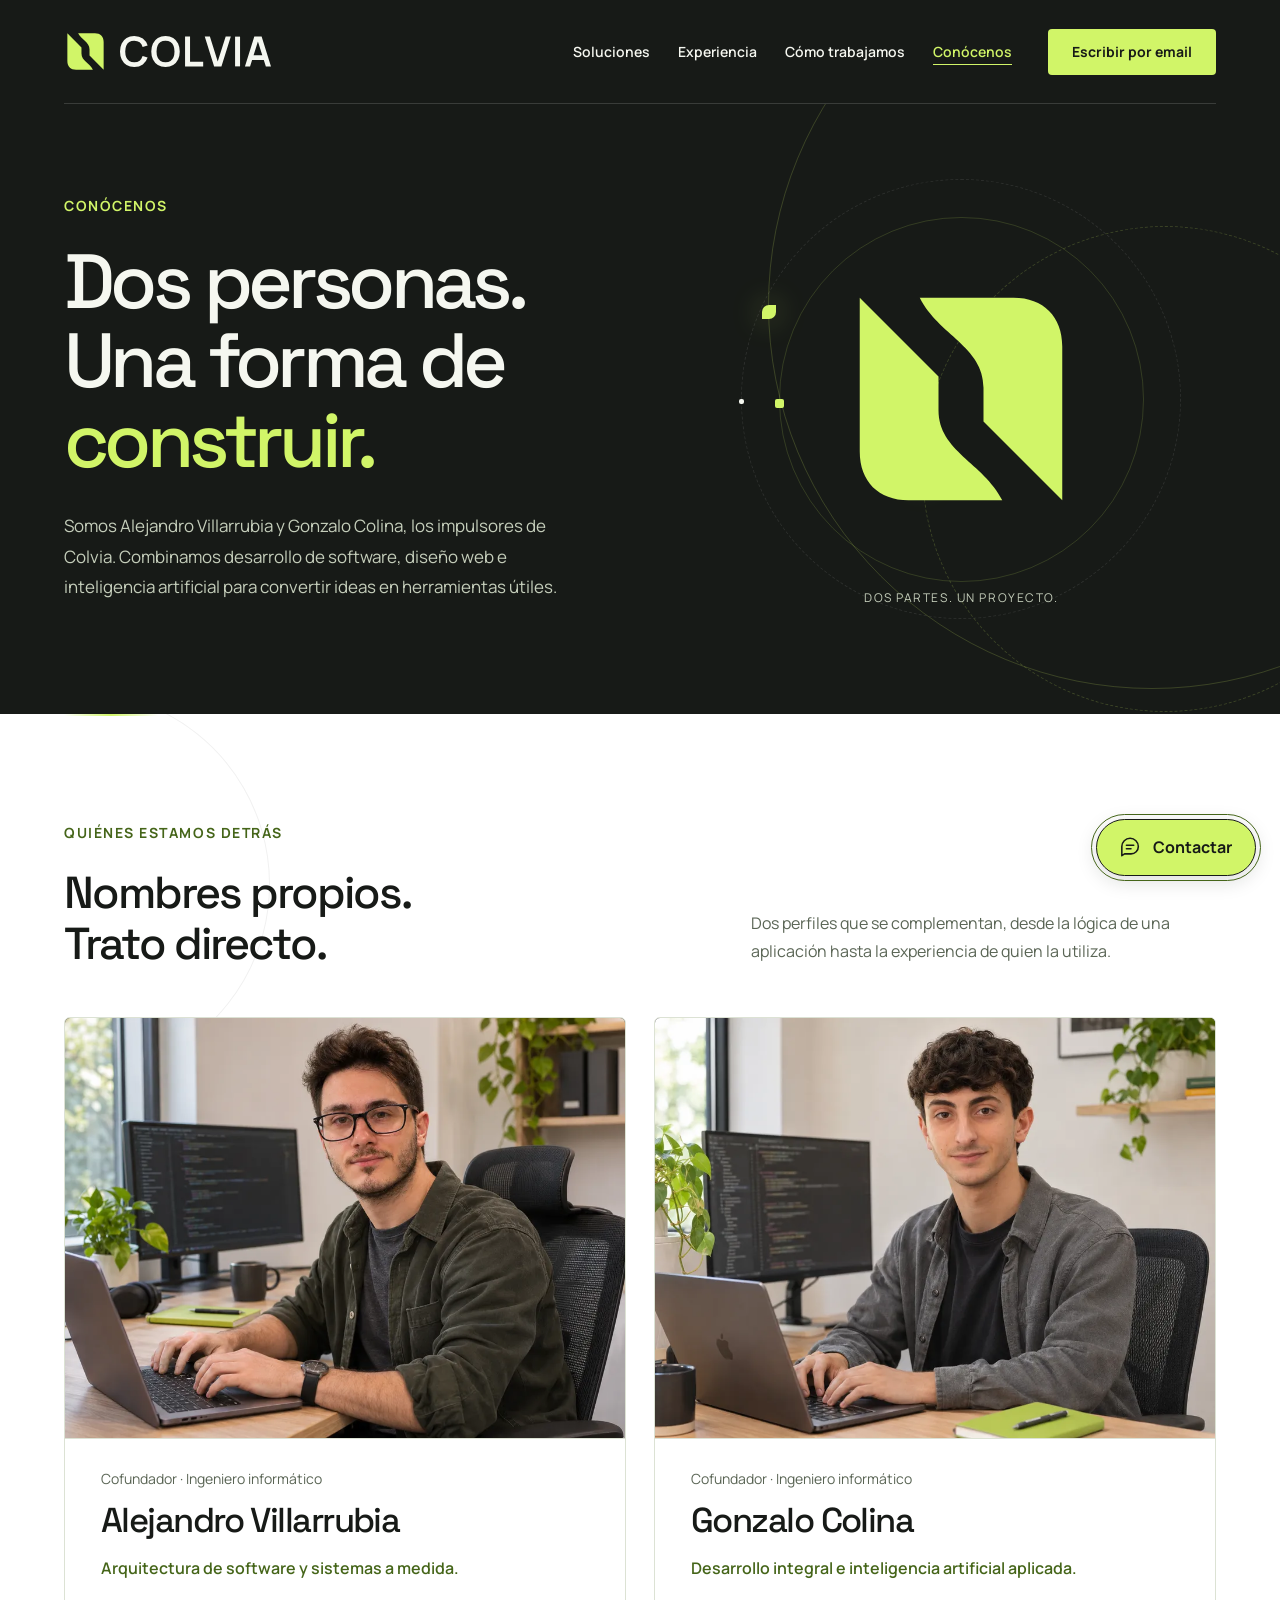
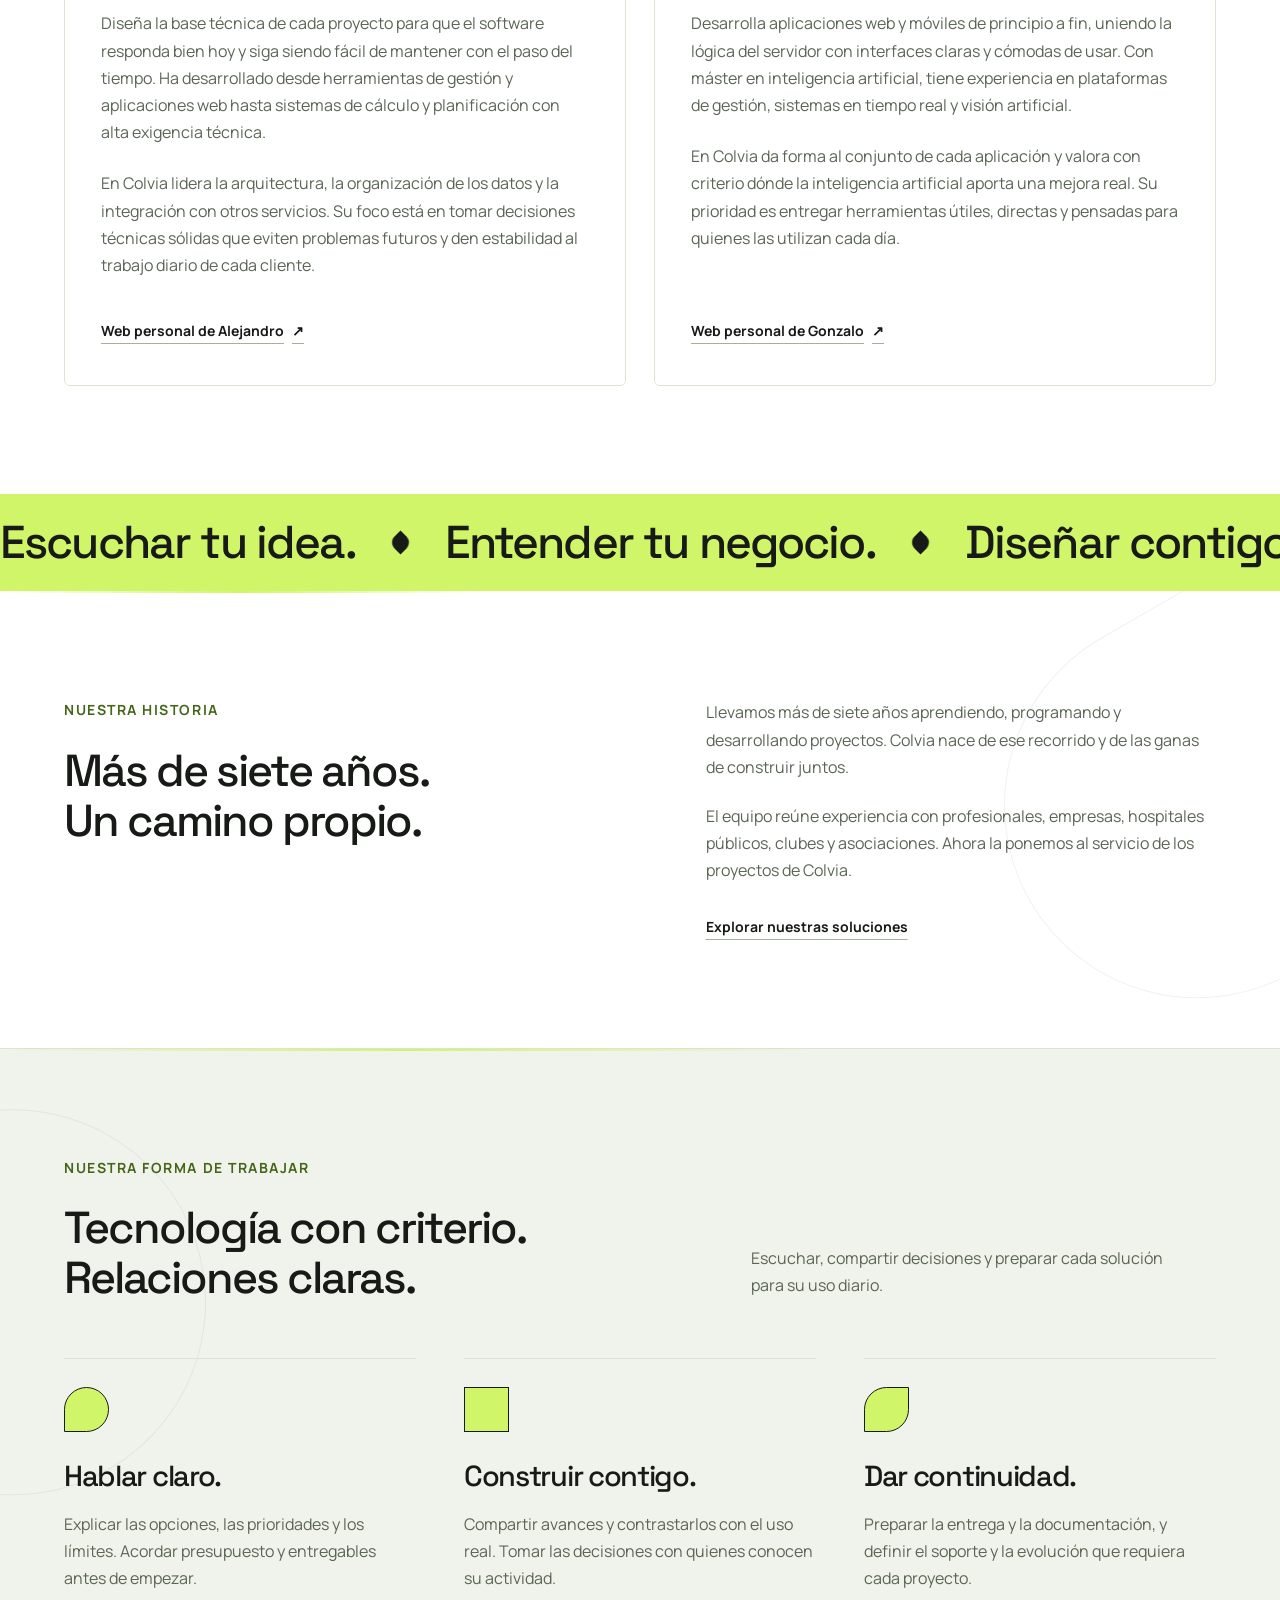
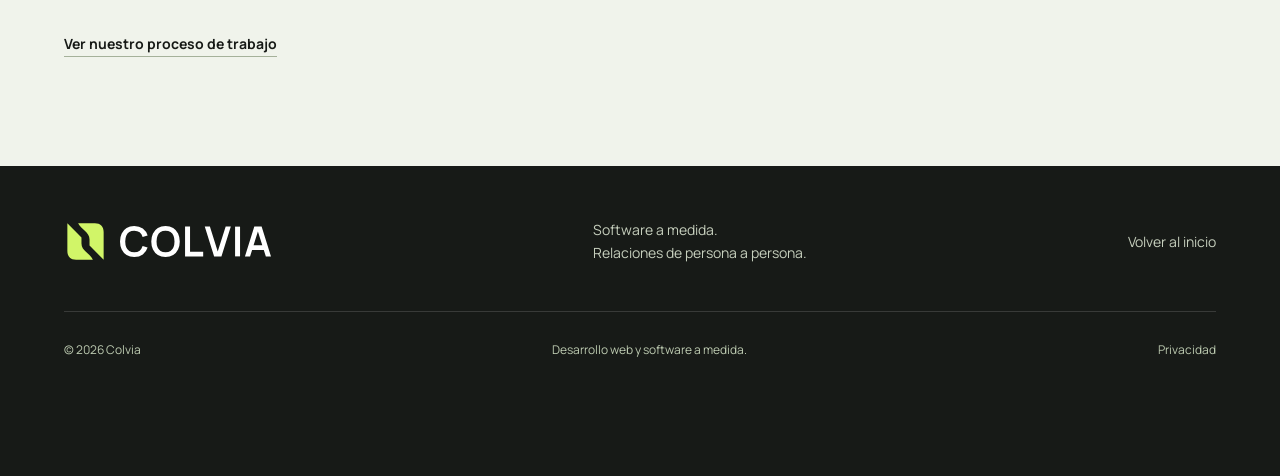
==== conocenos.html @ 3f6aff64 "Rewrite team profiles for stronger clarity and trust" ====
<!doctype html>
<html lang="es">
  <head>
    <meta charset="UTF-8" />
    <meta name="viewport" content="width=device-width, initial-scale=1" />
    <meta name="theme-color" content="#171a17" />
    <title>Conócenos | Colvia, desarrollo web y software a medida</title>
    <meta
      name="description"
      content="Conoce a Alejandro Villarrubia y Gonzalo Colina, ingenieros informáticos y fundadores de Colvia, estudio de desarrollo web y software a medida."
    />
    <meta
      name="robots"
      content="index, follow, max-image-preview:large, max-snippet:-1"
    />
    <link rel="canonical" href="https://villarrubi.github.io/colvia/conocenos.html" />
    <meta property="og:type" content="profile" />
    <meta property="og:locale" content="es_ES" />
    <meta property="og:site_name" content="Colvia" />
    <meta property="og:url" content="https://villarrubi.github.io/colvia/conocenos.html" />
    <meta
      property="og:title"
      content="Conócenos | Colvia, desarrollo web y software a medida"
    />
    <meta
      property="og:description"
      content="Dos ingenieros informáticos, un proyecto compartido. El equipo detrás de Colvia y cómo entendemos el desarrollo de software."
    />
    <meta property="og:image" content="https://villarrubi.github.io/colvia/assets/og-colvia.png?v=2" />
    <meta property="og:image:width" content="1200" />
    <meta property="og:image:height" content="630" />
    <meta
      property="og:image:alt"
      content="Colvia. Desarrollo web y software a medida."
    />
    <meta name="twitter:card" content="summary_large_image" />
    <link rel="icon" href="favicon.svg?v=7" type="image/svg+xml" />
    <link rel="apple-touch-icon" href="apple-touch-icon.png" />
    <script type="application/ld+json">
      {
        "@context": "https://schema.org",
        "@graph": [
          {
            "@type": "AboutPage",
            "@id": "https://villarrubi.github.io/colvia/conocenos.html#webpage",
            "url": "https://villarrubi.github.io/colvia/conocenos.html",
            "name": "Conócenos | Colvia",
            "inLanguage": "es-ES",
            "isPartOf": { "@id": "https://villarrubi.github.io/colvia/#website" },
            "about": { "@id": "https://villarrubi.github.io/colvia/#organization" },
            "breadcrumb": {
              "@type": "BreadcrumbList",
              "itemListElement": [
                { "@type": "ListItem", "position": 1, "name": "Inicio", "item": "https://villarrubi.github.io/colvia/" },
                { "@type": "ListItem", "position": 2, "name": "Conócenos", "item": "https://villarrubi.github.io/colvia/conocenos.html" }
              ]
            },
            "mainEntity": [
              { "@id": "https://villarrubi.github.io/colvia/conocenos.html#alejandro-villarrubia" },
              { "@id": "https://villarrubi.github.io/colvia/conocenos.html#gonzalo-colina" }
            ]
          },
          {
            "@type": "Person",
            "@id": "https://villarrubi.github.io/colvia/conocenos.html#alejandro-villarrubia",
            "name": "Alejandro Villarrubia",
            "jobTitle": "Ingeniero informático y cofundador de Colvia",
            "image": "https://villarrubi.github.io/colvia/assets/alejandro-desarrollando.webp",
            "worksFor": { "@id": "https://villarrubi.github.io/colvia/#organization" },
            "knowsAbout": ["Desarrollo de software", "Herramientas de gestión", "Integración de servicios", "Desarrollo web"],
            "sameAs": ["https://villarrubi.github.io/personalWebsite/es/"]
          },
          {
            "@type": "Person",
            "@id": "https://villarrubi.github.io/colvia/conocenos.html#gonzalo-colina",
            "name": "Gonzalo Colina",
            "jobTitle": "Ingeniero informático y cofundador de Colvia",
            "image": "https://villarrubi.github.io/colvia/assets/gonzalo-desarrollando.webp",
            "worksFor": { "@id": "https://villarrubi.github.io/colvia/#organization" },
            "alumniOf": { "@type": "CollegeOrUniversity", "name": "Universidad de Valladolid" },
            "knowsAbout": ["Aplicaciones web", "Aplicaciones móviles", "Sistemas en tiempo real", "Integración de inteligencia artificial"],
            "sameAs": ["https://gonzalocolina.github.io/"]
          }
        ]
      }
    </script>
    <link
      rel="preload"
      href="assets/space-grotesk-latin.woff2"
      as="font"
      type="font/woff2"
      crossorigin
    />
    <link
      rel="preload"
      href="assets/manrope-latin.woff2"
      as="font"
      type="font/woff2"
      crossorigin
    />
    <link rel="stylesheet" href="styles.css?v=20261122-contact-navigation" />
    <link rel="stylesheet" href="motion.css?v=20261122-contact-navigation" />
    <link rel="stylesheet" href="about.css?v=20261122-profile-cards" />
    <script src="app.js?v=20261122-contact-navigation" defer></script>
    <script src="motion.js?v=20261122-about-entrance" defer></script>
  </head>
  <body class="about-page">
    <div class="reading-progress" aria-hidden="true"></div>
    <a class="skip-link" href="#contenido">Saltar al contenido</a>
    <header class="header-shell" id="inicio">
      <div class="site-header wrap">
        <a class="brand" href="./" aria-label="Colvia, inicio">
          <svg class="brand-mark" viewBox="0 0 64 64" aria-hidden="true">
            <use href="assets/colvia-mark.svg#colvia-mark" />
          </svg>
          <svg
            class="brand-wordmark"
            viewBox="0 0 389.671 80"
            aria-hidden="true"
          >
            <use href="assets/colvia-wordmark.svg#colvia-wordmark" />
          </svg>
        </a>
        <button
          class="menu-toggle"
          type="button"
          aria-expanded="false"
          aria-controls="navigation"
        >
          <span>Menú</span><span class="menu-lines" aria-hidden="true"></span>
        </button>
        <nav id="navigation" aria-label="Navegación principal">
          <a href="./#servicios">Soluciones</a>
          <a href="./#experiencia">Experiencia</a>
          <a href="./#metodo">Cómo trabajamos</a>
          <a href="conocenos.html" aria-current="page">Conócenos</a>
          <a
            class="button button-primary nav-cta"
            href="mailto:avillarrubia2@gmail.com"
            >Escribir por email</a
          >
        </nav>
      </div>
    </header>
    <main id="contenido">
      <section class="about-hero hero-shell" aria-labelledby="about-title">
        <div class="wrap about-hero-grid">
          <div class="hero-copy">
            <p class="eyebrow">CONÓCENOS</p>
            <h1 id="about-title">
              <span class="about-title-line"><span>Dos personas.</span></span>
              <span class="about-title-line"><span>Una forma de</span></span>
              <span class="about-title-line"><span>construir.</span></span>
            </h1>
            <p class="hero-description">
              Somos Alejandro Villarrubia y Gonzalo Colina, los impulsores de
              Colvia. Combinamos desarrollo de software, diseño web e
              inteligencia artificial para convertir ideas en herramientas
              útiles.
            </p>
          </div>
          <figure class="about-emblem">
            <div class="emblem-stage" aria-hidden="true">
              <span class="emblem-orbit orbit-one"></span
              ><span class="emblem-orbit orbit-two"></span>
              <svg class="emblem-symbol" viewBox="0 0 64 64">
                <g transform="rotate(90 32 32)" fill="currentColor">
                  <path
                    class="emblem-half half-one"
                    d="M5 29V18C5 10 10 5 18 5H59L38 26H29C18 26 15 38 5 43Z"
                  />
                  <g transform="rotate(180 32 32)">
                    <path
                      class="emblem-half half-two"
                      d="M5 29V18C5 10 10 5 18 5H59L38 26H29C18 26 15 38 5 43Z"
                    />
                  </g>
                </g>
              </svg>
              <span class="emblem-label">DOS PARTES. UN PROYECTO.</span>
            </div>
          </figure>
        </div>
      </section>
      <section
        class="section wrap team-section"
        id="equipo"
        aria-labelledby="team-title"
      >
        <div class="section-heading reveal">
          <div>
            <p class="eyebrow">QUIÉNES ESTAMOS DETRÁS</p>
            <h2 id="team-title">Nombres propios. <br />Trato directo.</h2>
          </div>
          <p>
            Dos perfiles que se complementan, desde la lógica de una aplicación
            hasta la experiencia de quien la utiliza.
          </p>
        </div>
        <div class="founder-grid">
          <article class="founder-card reveal">
            <div class="founder-portrait">
              <img
                src="assets/alejandro-desarrollando.webp"
                alt="Alejandro Villarrubia trabajando con un portátil"
                width="960"
                height="720"
                loading="lazy"
                decoding="async"
              />
            </div>
            <div class="founder-copy">
              <p>Cofundador · Ingeniero informático</p>
              <h3 id="alejandro-villarrubia">Alejandro Villarrubia</h3>
              <p class="founder-specialty">
                Arquitectura de software y sistemas a medida.
              </p>
              <p class="founder-bio">
                Diseña la base técnica de cada proyecto para que el software
                responda bien hoy y siga siendo fácil de mantener con el paso
                del tiempo. Ha desarrollado desde herramientas de gestión y
                aplicaciones web hasta sistemas de cálculo y planificación con
                alta exigencia técnica.
              </p>
              <p class="founder-bio">
                En Colvia lidera la arquitectura, la organización de los datos y
                la integración con otros servicios. Su foco está en tomar
                decisiones técnicas sólidas que eviten problemas futuros y den
                estabilidad al trabajo diario de cada cliente.
              </p>
              <a
                class="text-link"
                href="https://villarrubi.github.io/personalWebsite/es/"
                target="_blank"
                rel="noopener noreferrer"
              >
                Web personal de Alejandro <span aria-hidden="true">↗</span>
              </a>
            </div>
          </article>
          <article class="founder-card reveal">
            <div class="founder-portrait">
              <img
                src="assets/gonzalo-desarrollando.webp"
                alt="Gonzalo Colina trabajando con un portátil"
                width="960"
                height="720"
                loading="lazy"
                decoding="async"
              />
            </div>
            <div class="founder-copy">
              <p>Cofundador · Ingeniero informático</p>
              <h3 id="gonzalo-colina">Gonzalo Colina</h3>
              <p class="founder-specialty">
                Desarrollo integral e inteligencia artificial aplicada.
              </p>
              <p class="founder-bio">
                Desarrolla aplicaciones web y móviles de principio a fin,
                uniendo la lógica del servidor con interfaces claras y cómodas
                de usar. Con máster en inteligencia artificial, tiene
                experiencia en plataformas de gestión, sistemas en tiempo real y
                visión artificial.
              </p>
              <p class="founder-bio">
                En Colvia da forma al conjunto de cada aplicación y valora con
                criterio dónde la inteligencia artificial aporta una mejora
                real. Su prioridad es entregar herramientas útiles, directas y
                pensadas para quienes las utilizan cada día.
              </p>
              <a
                class="text-link"
                href="https://gonzalocolina.github.io/"
                target="_blank"
                rel="noopener noreferrer"
              >
                Web personal de Gonzalo <span aria-hidden="true">↗</span>
              </a>
            </div>
          </article>
        </div>
      </section>
      <section class="about-experience section">
        <div class="wrap about-experience-grid">
          <div class="reveal">
            <p class="eyebrow">NUESTRA HISTORIA</p>
            <h2>Más de siete años. <br />Un camino propio.</h2>
          </div>
          <div class="reveal">
            <p>
              Llevamos más de siete años aprendiendo, programando y
              desarrollando proyectos. Colvia nace de ese recorrido y de las
              ganas de construir juntos.
            </p>
            <p>
              El equipo reúne experiencia con profesionales, empresas,
              hospitales públicos, clubes y asociaciones. Ahora la ponemos al
              servicio de los proyectos de Colvia.
            </p>
            <a class="text-link" href="./#servicios"
              >Explorar nuestras soluciones</a
            >
          </div>
        </div>
      </section>
      <section class="about-approach section" aria-labelledby="approach-title">
        <div class="wrap">
          <div class="section-heading reveal">
            <div>
              <p class="eyebrow">NUESTRA FORMA DE TRABAJAR</p>
              <h2 id="approach-title">
                Tecnología con criterio. <br />Relaciones claras.
              </h2>
            </div>
            <p>
              Escuchar, compartir decisiones y preparar cada solución para su
              uso diario.
            </p>
          </div>
          <div class="principles-grid">
            <article class="principle reveal">
              <span
                class="principle-shape shape-talk"
                aria-hidden="true"
              ></span>
              <h3>Hablar claro.</h3>
              <p>
                Explicar las opciones, las prioridades y los límites. Acordar
                presupuesto y entregables antes de empezar.
              </p>
            </article>
            <article class="principle reveal">
              <span
                class="principle-shape shape-build"
                aria-hidden="true"
              ></span>
              <h3>Construir contigo.</h3>
              <p>
                Compartir avances y contrastarlos con el uso real. Tomar las
                decisiones con quienes conocen su actividad.
              </p>
            </article>
            <article class="principle reveal">
              <span
                class="principle-shape shape-grow"
                aria-hidden="true"
              ></span>
              <h3>Dar continuidad.</h3>
              <p>
                Preparar la entrega y la documentación, y definir el soporte y
                la evolución que requiera cada proyecto.
              </p>
            </article>
          </div>
          <a class="text-link approach-link" href="./#metodo"
            >Ver nuestro proceso de trabajo</a
          >
        </div>
      </section>
    </main>
    <footer class="site-footer">
      <div class="wrap">
        <div class="footer-top">
          <a class="brand" href="./" aria-label="Colvia, volver al inicio"
            ><svg class="brand-mark" viewBox="0 0 64 64" aria-hidden="true">
              <use href="assets/colvia-mark.svg#colvia-mark" /></svg
            ><svg
              class="brand-wordmark"
              viewBox="0 0 389.671 80"
              aria-hidden="true"
            >
              <use href="assets/colvia-wordmark.svg#colvia-wordmark" /></svg
          ></a>
          <p>Software a medida. <br />Relaciones de persona a persona.</p>
          <a class="back-top" href="./">Volver al inicio</a>
        </div>
        <div class="footer-bottom">
          <span>© <span id="year">2026</span> Colvia</span
          ><span>Desarrollo web y software a medida.</span
          ><button type="button" class="privacy-trigger" data-privacy>
            Privacidad
          </button>
        </div>
      </div>
    </footer>

    <details class="contact-dock">
      <summary>
        <svg viewBox="0 0 24 24" aria-hidden="true">
          <path d="M20 11.5a8 8 0 0 1-8 8H5l-3 2v-10a9 9 0 0 1 18 0Z" />
          <path d="M7 10h8M7 14h5" />
        </svg>
        <span>Contactar</span>
      </summary>
      <div
        class="contact-dock-panel"
        role="region"
        aria-labelledby="quick-contact-title"
      >
        <p id="quick-contact-title">Hablemos de tu proyecto.</p>
        <p class="contact-dock-intro">Elige cómo te viene mejor.</p>
        <a
          href="https://wa.me/34633586060"
          target="_blank"
          rel="noopener noreferrer"
          ><strong>WhatsApp</strong><span>Abrir una conversación</span></a
        >
        <a href="mailto:avillarrubia2@gmail.com"
          ><strong>Email</strong><span>Escribir desde tu correo</span></a
        >
        <a href="tel:+34633586060"
          ><strong>Llamar</strong><span>633 58 60 60</span></a
        >
        <a class="contact-dock-brief" href="./#contacto"
          ><strong>Prefiero el formulario</strong
          ><span>Enviar una consulta por email</span></a
        >
      </div>
    </details>
    <dialog
      id="privacy-dialog"
      class="privacy-dialog"
      aria-labelledby="privacy-title"
    >
      <button class="dialog-close" type="button" aria-label="Cerrar privacidad">
        <span aria-hidden="true">×</span>
      </button>
      <p class="eyebrow">TU INFORMACIÓN</p>
      <h2 id="privacy-title">Privacidad, con claridad.</h2>
      <p>
        Usamos tu nombre, correo y mensaje para atender tu consulta. La empresa
        u organización es opcional. Esta web no incorpora analítica ni cookies
        de seguimiento.
      </p>
      <p>
        Al enviar el formulario, tus datos se transmiten a FormSubmit para
        remitirnos la consulta por correo. El servicio indica que conserva los
        envíos durante 30 días. Puedes consultar su
        <a
          href="https://formsubmit.co/privacy.pdf"
          target="_blank"
          rel="noopener noreferrer"
          >política de privacidad</a
        >. Los enlaces de WhatsApp, teléfono y email se abren solo cuando los
        eliges.
      </p>
      <p>
        Para cualquier consulta sobre tus datos, escríbenos a
        <a href="mailto:avillarrubia2@gmail.com">avillarrubia2@gmail.com</a>.
      </p>
    </dialog>
  </body>
</html>
---- styles.css ----
@font-face {
  font-family: "Space Grotesk";
  src: url("assets/space-grotesk-latin.woff2") format("woff2");
  font-style: normal;
  font-weight: 300 700;
  font-display: swap;
}
@font-face {
  font-family: Manrope;
  src: url("assets/manrope-latin.woff2") format("woff2");
  font-style: normal;
  font-weight: 200 800;
  font-display: swap;
}
:root {
  --ink: #171a17;
  --accent: #d1f568;
  --accent-hover: #e0ff8e;
  --accent-ink: #456519;
  --paper: #fff;
  --hero-bg: var(--ink);
  --hero-text: #f5f7f0;
  --hero-muted: #c5cebb;
  --dark-section: var(--ink);
  --surface-soft: #f6f8f1;
  --surface-strong: #e6ebdd;
  --surface: #f0f3eb;
  --muted: #5a6555;
  --line: #dce2d4;
  --heading: "Space Grotesk", Arial, sans-serif;
  --body: Manrope, Arial, sans-serif;
  --gutter: clamp(24px, 5vw, 80px);
}
* {
  box-sizing: border-box;
}
html {
  scroll-behavior: smooth;
  scroll-padding-top: 24px;
  scroll-padding-bottom: 100px;
}
body {
  margin: 0;
  background: var(--paper);
  color: var(--ink);
  font-family: var(--body);
  font-size: 16px;
  line-height: 1.7;
  -webkit-font-smoothing: antialiased;
}
a {
  color: inherit;
  text-decoration: none;
}
button,
input,
select,
textarea {
  font: inherit;
}
button {
  cursor: pointer;
}
button,
a,
input,
select,
textarea,
summary {
  -webkit-tap-highlight-color: transparent;
}
button,
a {
  touch-action: manipulation;
}
button {
  color: inherit;
}
svg,
img {
  display: block;
  max-width: 100%;
}
h1,
h2,
h3,
p,
figure {
  margin: 0;
}
h1,
h2,
h3 {
  font-family: var(--heading);
  font-weight: 500;
  line-height: 1.12;
  letter-spacing: -0.045em;
}
h2 {
  font-size: clamp(36px, 3.5vw, 52px);
}
h3 {
  font-size: 28px;
}
ul,
ol {
  margin: 0;
  padding: 0;
  list-style: none;
}
[hidden] {
  display: none !important;
}
::selection {
  background: #e1f1b8;
  color: var(--ink);
}
:focus-visible {
  outline: 3px solid var(--accent-ink);
  outline-offset: 5px;
}
.wrap {
  width: min(calc(100% - var(--gutter) * 2), 1360px);
  margin-inline: auto;
}
.section {
  padding-block: 108px;
}
.eyebrow {
  font-size: 0.875rem;
  letter-spacing: 0.11em;
  line-height: 1.6;
  font-weight: 700;
  color: var(--accent-ink);
  margin-bottom: 24px;
}
.button {
  display: inline-flex;
  justify-content: center;
  align-items: center;
  gap: 20px;
  min-height: 52px;
  padding: 14px 23px;
  border: 1px solid transparent;
  border-radius: 4px;
  font-weight: 700;
  font-size: 0.875rem;
  line-height: 1.5;
  transition:
    background 0.18s,
    box-shadow 0.18s;
}
.button-primary {
  color: var(--ink);
  background: var(--accent);
}
.button-primary:hover {
  background: var(--accent-hover);
  box-shadow: 0 4px 12px #b4d65a1a;
}
.button-light {
  background: #fff;
  color: var(--ink);
}
.button-light:hover {
  background: #e9f5cc;
}
.button:disabled {
  opacity: 0.6;
  cursor: default;
}
.text-link {
  font-weight: 700;
  font-size: 0.875rem;
  text-decoration: underline;
  text-decoration-color: #a5b19a;
  text-underline-offset: 7px;
}
.text-link:hover {
  color: var(--accent-ink);
  text-decoration-color: currentColor;
}
.skip-link {
  position: fixed;
  left: 16px;
  top: -100px;
  z-index: 100;
  background: var(--ink);
  color: white;
  padding: 12px 20px;
  clip-path: inset(100%);
}
.skip-link:focus {
  top: 12px;
  clip-path: none;
}
.header-shell {
  background: #fff;
}
.site-header {
  height: 104px;
  display: flex;
  align-items: center;
  justify-content: space-between;
  gap: 28px;
  border-bottom: 1px solid var(--line);
  position: relative;
  z-index: 10;
}
.brand {
  display: inline-flex;
  align-items: center;
  gap: 13px;
  flex-shrink: 0;
}
.brand-mark {
  width: 43px;
  height: 43px;
  color: var(--accent-ink);
}
.brand-wordmark {
  width: 151px;
  height: auto;
  aspect-ratio: 389.671/80;
  color: var(--ink);
}
.site-header nav {
  display: flex;
  align-items: center;
  gap: 28px;
  font-size: 0.875rem;
  font-weight: 600;
}
.site-header nav > a:not(.button):hover {
  color: var(--accent-ink);
}
.nav-cta {
  min-height: 46px;
  margin-left: 8px;
  padding: 11px 23px;
}
.menu-toggle {
  display: none;
}
.hero {
  display: grid;
  grid-template-columns: 1.04fr 1fr;
  align-items: center;
  gap: 48px;
  padding-block: 76px 92px;
}
.hero-copy {
  min-width: 0;
}
.hero .eyebrow {
  font-size: 0.75rem;
  letter-spacing: 0.1em;
}
.hero h1 {
  font-size: clamp(48px, 5.2vw, 78px);
  font-weight: 500;
  letter-spacing: -0.06em;
  line-height: 1.04;
}
.hero h1 span {
  color: var(--accent-ink);
}
.hero-description {
  font-size: 1.0625rem;
  max-width: 520px;
  line-height: 1.8;
  margin-top: 30px;
  color: var(--muted);
}
.hero-actions {
  display: flex;
  align-items: center;
  flex-wrap: wrap;
  gap: 24px;
  margin-top: 32px;
}
.hero-actions .button {
  padding-inline: 22px;
}
.hero-visual {
  min-width: 0;
}
.system-canvas {
  position: relative;
  min-height: 493px;
  background: #edf2e4;
  border: 1px solid #dee5d6;
  border-radius: 5px;
  overflow: hidden;
  padding: 27px 28px 36px;
  background-image:
    linear-gradient(#fff6 1px, transparent 1px),
    linear-gradient(90deg, #fff6 1px, transparent 1px);
  background-size: 38px 38px;
}
.canvas-heading {
  display: flex;
  align-items: center;
  justify-content: space-between;
  gap: 20px;
  font-size: 10px;
  letter-spacing: 0.13em;
  color: #536447;
  font-weight: 700;
}
.canvas-heading svg {
  width: 28px;
  height: 28px;
  color: var(--accent-ink);
}
.application-preview {
  position: relative;
  z-index: 1;
  background: #fff;
  border: 1px solid #d5deca;
  border-radius: 6px;
  box-shadow: 0 18px 30px -20px #0c120866;
  margin-top: 32px;
  margin-right: -50px;
  margin-left: 0;
  transform: translateX(-3px);
}
.app-topbar {
  height: 46px;
  display: flex;
  align-items: center;
  gap: 9px;
  padding: 0 17px;
  border-bottom: 1px solid #e3e8dc;
  font-weight: 700;
  font-size: 11px;
}
.app-monogram svg {
  width: 18px;
  height: 18px;
  color: var(--accent-ink);
}
.app-avatar {
  margin-left: auto;
  background: #edf2e4;
  width: 23px;
  height: 23px;
  display: grid;
  place-items: center;
  font-size: 8px;
  border-radius: 50%;
}
.app-body {
  display: flex;
  min-height: 263px;
}
.app-sidebar {
  width: 46px;
  background: #f7f9f2;
  display: flex;
  flex-direction: column;
  align-items: center;
  gap: 11px;
  padding-top: 17px;
  flex-shrink: 0;
  border-right: 1px solid #e3e8dc;
}
.sidebar-icon {
  display: grid;
  place-items: center;
  width: 28px;
  height: 28px;
  border-radius: 4px;
  color: #687860;
  font-size: 18px;
  line-height: 1;
}
.sidebar-icon.selected {
  background: #edf3df;
  color: var(--accent-ink);
}
.app-content {
  padding: 20px 24px 17px;
  flex: 1;
  min-width: 0;
}
.app-breadcrumb {
  font-size: 9px;
  color: #64705e;
  margin-bottom: 9px;
}
.app-title {
  display: flex;
  align-items: center;
  justify-content: space-between;
  gap: 12px;
  font-family: var(--heading);
  font-size: 22px;
  letter-spacing: -0.04em;
}
.app-add {
  font-family: var(--body);
  font-size: 9px;
  letter-spacing: 0;
  padding: 5px 8px;
  background: var(--accent);
  color: var(--ink);
  border-radius: 3px;
}
.app-tabs {
  display: flex;
  gap: 18px;
  border-bottom: 1px solid #e0e7d9;
  margin-top: 16px;
  font-size: 9px;
  color: #65725e;
}
.app-tabs span {
  padding-bottom: 7px;
}
.app-tabs .active {
  color: var(--accent-ink);
  border-bottom: 2px solid var(--accent-ink);
  font-weight: 700;
}
.app-table-head {
  display: flex;
  justify-content: space-between;
  color: #69775f;
  font-size: 8px;
  padding: 11px 0 3px;
}
.app-table-row {
  display: flex;
  align-items: center;
  justify-content: space-between;
  gap: 15px;
  padding: 10px 0;
  border-bottom: 1px solid #edf1e7;
  font-size: 10px;
  white-space: nowrap;
}
.app-table-row > span {
  display: flex;
  align-items: center;
  gap: 9px;
}
.app-table-row i {
  width: 9px;
  height: 9px;
  border: 1px solid #c4cfb8;
  border-radius: 2px;
}
.app-table-row b {
  font-size: 8px;
  font-weight: 500;
  padding: 2px 7px;
  border-radius: 3px;
}
.state-review {
  background: #edf3df;
  color: #4b651f;
}
.state-done {
  background: #e9f2ef;
  color: #31685e;
}
.state-new {
  background: #f2eee4;
  color: #7a6232;
}
.muted-row {
  opacity: 0.6;
  border: 0;
}
.integration-card {
  position: relative;
  z-index: 2;
  display: flex;
  align-items: center;
  gap: 12px;
  width: max-content;
  max-width: 100%;
  margin-top: -13px;
  margin-left: 24px;
  background: var(--ink);
  color: #fff;
  border-radius: 4px;
  padding: 16px 20px;
  box-shadow: 0 8px 20px #0c120820;
}
.integration-icon {
  width: 30px;
  height: 30px;
  border: 1px solid #68795d;
  display: grid;
  place-items: center;
  color: var(--accent);
  font-size: 22px;
  line-height: 1;
}
.integration-card strong {
  display: block;
  font-family: var(--heading);
  font-size: 15px;
  font-weight: 500;
}
.integration-card div > span {
  display: block;
  font-size: 10px;
  color: #c4cfba;
}
.canvas-bottom {
  display: flex;
  align-items: center;
  gap: 11px;
  font-size: 9px;
  letter-spacing: 0.12em;
  color: #56694c;
  margin-top: 28px;
}
.canvas-bottom i {
  width: 17px;
  height: 1px;
  background: #8e9f80;
}
.hero-visual figcaption {
  text-align: right;
  font-size: 0.75rem;
  margin-top: 12px;
  color: #67735e;
}
.audience-strip {
  border-block: 1px solid var(--line);
  background: var(--surface-soft);
}
.audience-strip > .wrap {
  display: flex;
  justify-content: space-between;
  align-items: center;
  gap: 28px;
  padding-block: 24px;
}
.audience-strip p {
  color: var(--muted);
  font-size: 0.875rem;
}
.audience-strip ul {
  display: flex;
  gap: 36px;
  flex-wrap: wrap;
  font-size: 0.875rem;
  font-weight: 600;
}
.section-heading {
  display: grid;
  grid-template-columns: 1.35fr 1fr;
  gap: 60px;
  align-items: end;
  margin-bottom: 48px;
}
.section-heading > p {
  color: var(--muted);
  max-width: 440px;
  padding-bottom: 4px;
}
.service-row {
  display: grid;
  grid-template-columns: 1fr 1.45fr 0.85fr;
  align-items: center;
  gap: 38px;
  padding: 40px 0;
  border-top: 1px solid var(--line);
}
.service-row:last-child {
  border-bottom: 1px solid var(--line);
}
.service-title {
  display: flex;
  align-items: flex-start;
  gap: 24px;
}
.service-title svg {
  width: 38px;
  height: 38px;
  flex-shrink: 0;
  fill: none;
  stroke: var(--accent-ink);
  stroke-width: 1.6;
  stroke-linecap: round;
  stroke-linejoin: round;
  margin-top: 4px;
}
.service-description p {
  font-size: 1rem;
  color: var(--muted);
}
.tag-list {
  display: flex;
  flex-wrap: wrap;
  gap: 8px 15px;
  margin-top: 17px;
  font-size: 0.75rem;
  color: #48583d;
  font-weight: 600;
}
.experience-section {
  background: var(--surface);
}
.experience-grid {
  display: grid;
  grid-template-columns: 1fr 1fr;
  gap: 28px;
}
.experience-card {
  background: #fff;
  border: 1px solid var(--line);
  border-radius: 5px;
  overflow: hidden;
}
.case-visual {
  height: 245px;
  position: relative;
  display: flex;
  align-items: center;
  justify-content: center;
  overflow: hidden;
  border-bottom: 1px solid var(--line);
}
.hospital-visual {
  background: var(--surface-strong);
}
.hospital-drawing {
  width: 88%;
  height: 90%;
  align-self: flex-end;
}
.diagram-line {
  stroke: #71845f;
  stroke-width: 1.4;
}
.diagram-detail {
  stroke: #92a67f;
  stroke-width: 1.2;
}
.diagram-cross {
  fill: var(--accent);
}
.case-visual-label {
  position: absolute;
  left: 24px;
  top: 22px;
  letter-spacing: 0.1em;
  font-size: 10px;
  font-weight: 700;
  color: #5c714b;
}
.business-visual {
  background: #edf0e7;
}
.business-diagram {
  display: flex;
  align-items: center;
  justify-content: center;
  width: 80%;
}
.diagram-module {
  width: 98px;
  height: 106px;
  border: 1px solid #b7c4a7;
  border-radius: 4px;
  background: #f7f9f2;
  display: flex;
  flex-direction: column;
  justify-content: center;
  gap: 12px;
  padding: 18px;
}
.diagram-module span {
  height: 5px;
  background: #c9d4bd;
  border-radius: 1px;
}
.diagram-module span:first-child {
  width: 70%;
  background: #97ad7b;
}
.diagram-module span:last-child {
  width: 50%;
}
.diagram-bridge {
  height: 1px;
  width: 40px;
  background: #9bad88;
}
.diagram-core {
  width: 88px;
  height: 88px;
  display: grid;
  place-items: center;
  background: #fff;
  border: 1px solid #b7c4a7;
  border-radius: 5px;
  box-shadow: 0 10px 30px #1720100a;
}
.diagram-core svg {
  width: 42px;
  height: 42px;
  color: var(--accent-ink);
}
.module-end span {
  height: 13px;
  width: 100% !important;
  background: #e4ebda !important;
  border: 1px solid #cad6bc;
}
.case-copy {
  padding: 32px 35px 36px;
}
.case-type {
  color: var(--accent-ink);
  font-size: 0.75rem;
  letter-spacing: 0.08em;
  font-weight: 700;
  margin-bottom: 15px;
}
.case-copy h3 {
  font-size: 30px;
  line-height: 1.2;
}
.case-copy > p:not(.case-type) {
  color: var(--muted);
  margin-top: 20px;
  font-size: 1rem;
}
.public-section {
  background: var(--ink);
  color: white;
  position: relative;
}
.public-grid {
  display: grid;
  grid-template-columns: 1.1fr 1fr;
  gap: 100px;
}
.public-copy .eyebrow {
  color: var(--accent);
}
.public-copy h2 {
  font-size: clamp(38px, 3.9vw, 57px);
}
.public-copy > p:not(.eyebrow) {
  color: #c6cfbd;
  max-width: 500px;
  margin-top: 23px;
}
.public-copy .button {
  margin-top: 33px;
}
.public-section :focus-visible,
.site-footer :focus-visible {
  outline-color: var(--accent);
}
.public-intro {
  font-size: 0.875rem;
  font-weight: 600;
  color: #becdaf;
  margin-bottom: 24px;
  max-width: 290px;
}
.public-details article {
  border-top: 1px solid #ffffff28;
  padding-block: 24px;
}
.public-details article:last-child {
  padding-bottom: 0;
}
.public-details h3 {
  font-size: 23px;
  letter-spacing: -0.025em;
}
.public-details article > p {
  font-size: 1rem;
  color: #c6cfbd;
  margin-top: 10px;
  max-width: 430px;
}
.process-list {
  display: grid;
  grid-template-columns: repeat(4, 1fr);
  gap: 32px;
  margin-top: 60px;
}
.process-line {
  display: block;
  height: 2px;
  width: 100%;
  background: var(--line);
  position: relative;
  margin-bottom: 28px;
}
.process-line::before {
  content: "";
  position: absolute;
  left: 0;
  top: -3px;
  width: 8px;
  height: 8px;
  background: var(--accent);
}
.process-list h3 {
  font-size: 25px;
  margin-bottom: 15px;
}
.process-list p {
  font-size: 1rem;
  color: var(--muted);
}
.company-note {
  border-top: 1px solid var(--line);
  padding-top: 36px;
  margin-top: 65px;
  display: flex;
  align-items: center;
  gap: 24px;
}
.company-note > svg {
  width: 39px;
  height: 39px;
  color: var(--accent-ink);
  flex-shrink: 0;
}
.company-note strong {
  display: block;
  font-family: var(--heading);
  font-weight: 500;
  font-size: 20px;
  letter-spacing: -0.03em;
}
.company-note span {
  display: block;
  font-size: 0.875rem;
  color: var(--muted);
  margin-top: 5px;
}
.faq-section {
  display: grid;
  grid-template-columns: 0.9fr 1.3fr;
  gap: 90px;
  border-top: 1px solid var(--line);
}
.faq-heading > p:last-child {
  margin-top: 23px;
  color: var(--muted);
  font-size: 1rem;
}
.faq-list details {
  border-bottom: 1px solid var(--line);
}
.faq-list details:first-child {
  border-top: 1px solid var(--line);
}
.faq-list summary {
  display: flex;
  align-items: center;
  justify-content: space-between;
  gap: 24px;
  list-style: none;
  padding-block: 23px;
  font-weight: 600;
  cursor: pointer;
  font-size: 1rem;
}
.faq-list summary::-webkit-details-marker {
  display: none;
}
.faq-plus {
  position: relative;
  width: 14px;
  height: 14px;
  flex-shrink: 0;
}
.faq-plus::before,
.faq-plus::after {
  content: "";
  position: absolute;
  left: 0;
  top: 6px;
  width: 14px;
  height: 1px;
  background: var(--accent);
}
.faq-plus::after {
  transform: rotate(90deg);
}
details[open] .faq-plus::after {
  transform: rotate(0);
}
.faq-answer {
  padding: 0 30px 24px 0;
  font-size: 1rem;
  color: var(--muted);
}
.contact-section {
  background: #eaf0df;
  border-top: 1px solid #dde6ce;
}
.contact-grid {
  display: grid;
  grid-template-columns: 1fr 1.08fr;
  gap: 85px;
  align-items: start;
}
.contact-copy {
  padding-top: 12px;
}
.contact-copy h2 {
  font-size: clamp(46px, 4.2vw, 64px);
}
.contact-copy > p:not(.eyebrow) {
  color: var(--muted);
  max-width: 410px;
  margin-top: 26px;
}
.contact-copy > p:not(.eyebrow) + p {
  margin-top: 12px;
}
.contact-direct {
  display: flex;
  flex-direction: column;
  align-items: flex-start;
  gap: 11px;
  margin-top: 40px;
}
.contact-email {
  font-size: clamp(17px, 1.6vw, 23px);
  font-weight: 600;
  letter-spacing: -0.03em;
  overflow-wrap: anywhere;
}
.contact-phone {
  font-family: var(--heading);
  font-size: 30px;
  letter-spacing: -0.04em;
}
.contact-direct a:hover {
  color: var(--accent-ink);
}
.contact-note {
  border-top: 1px solid #cddabd;
  display: flex;
  align-items: center;
  justify-content: space-between;
  gap: 25px;
  margin-top: 55px;
  padding-top: 24px;
  max-width: 430px;
}
.contact-note span {
  font-size: 0.75rem;
  letter-spacing: 0.06em;
  color: #526742;
  font-weight: 700;
}
.contact-note svg {
  width: 52px;
  height: 52px;
  color: #aabd8c;
  flex-shrink: 0;
}
.contact-form {
  background: white;
  padding: 36px 38px;
  border: 1px solid #dce5cf;
  border-radius: 5px;
  box-shadow: 0 15px 30px #26331808;
}
.contact-form h3 {
  font-size: 28px;
}
.form-intro {
  font-size: 0.875rem;
  color: var(--muted);
  margin-top: 12px;
  margin-bottom: 28px;
}
.contact-form label {
  display: block;
  font-size: 0.875rem;
  font-weight: 600;
  margin-bottom: 20px;
}
.field-row {
  display: grid;
  grid-template-columns: 1fr 1fr;
  gap: 20px;
}
input,
select,
textarea {
  width: 100%;
  min-width: 0;
  color: var(--ink);
  background: #fff;
  border: 1px solid #c6d1bb;
  border-radius: 3px;
  padding: 12px 13px;
  line-height: 1.5;
  margin-top: 8px;
  font-size: 0.875rem;
  font-weight: 400;
}
input::placeholder,
textarea::placeholder {
  color: #64725a;
}
input:hover,
select:hover,
textarea:hover {
  border-color: #80996a;
}
input:focus,
select:focus,
textarea:focus {
  outline: 2px solid var(--accent-ink);
  outline-offset: 1px;
  border-color: var(--accent-ink);
}
textarea {
  resize: vertical;
  min-height: 110px;
  display: block;
}
.select-wrap {
  display: block;
  position: relative;
}
select {
  appearance: none;
  padding-right: 35px;
  cursor: pointer;
}
.select-wrap::after {
  content: "";
  width: 7px;
  height: 7px;
  border-right: 1.5px solid #6c7e5c;
  border-bottom: 1.5px solid #6c7e5c;
  transform: rotate(45deg);
  position: absolute;
  right: 17px;
  top: 25px;
  pointer-events: none;
}
.contact-form .button {
  width: 100%;
}
.form-footnote {
  font-size: 0.75rem;
  color: var(--muted);
  margin-top: 14px;
  line-height: 1.65;
}
.contact-form .form-honeypot {
  display: none;
}
.form-privacy {
  border: 0;
  padding: 0;
  background: transparent;
  color: var(--accent-ink);
  font: inherit;
  text-decoration: underline;
  text-underline-offset: 3px;
  cursor: pointer;
}
#form-status:not(:empty) {
  font-size: 0.875rem;
  background: #eff5e2;
  border-left: 2px solid var(--accent-ink);
  padding: 13px;
  margin-top: 16px;
}
#form-status a {
  text-decoration: underline;
  text-underline-offset: 3px;
  font-weight: 600;
}
.site-footer {
  background: var(--ink);
  color: white;
  padding: 52px 0 calc(110px + env(safe-area-inset-bottom, 0px));
}
.site-footer .brand-mark {
  color: var(--accent);
}
.site-footer .brand-wordmark {
  color: white;
}
.footer-top {
  display: flex;
  justify-content: space-between;
  align-items: center;
  gap: 35px;
  padding-bottom: 46px;
}
.footer-top > p {
  font-size: 0.875rem;
  color: #c6cfbd;
}
.back-top {
  font-size: 0.875rem;
  color: #c6cfbd;
}
.back-top:hover {
  text-decoration: underline;
  text-underline-offset: 5px;
}
.footer-bottom {
  display: flex;
  justify-content: space-between;
  align-items: center;
  gap: 25px;
  border-top: 1px solid #ffffff24;
  padding-top: 23px;
  font-size: 0.75rem;
  color: #bdcbb1;
}
.privacy-trigger {
  background: transparent;
  border: 0;
  padding: 5px 0;
  color: inherit;
  font-size: inherit;
}
.privacy-trigger:hover {
  text-decoration: underline;
}
dialog {
  border: 1px solid var(--line);
  border-radius: 5px;
  padding: 45px;
  background: white;
  color: var(--ink);
  width: min(600px, calc(100% - 36px));
  max-height: calc(100dvh - 50px);
  overflow: auto;
  box-shadow: 0 25px 80px #11180d50;
}
dialog::backdrop {
  background: #10160cb0;
  backdrop-filter: blur(4px);
}
.dialog-close {
  position: absolute;
  right: 16px;
  top: 12px;
  border: 0;
  background: transparent;
  font-size: 29px;
  width: 36px;
  height: 36px;
}
.privacy-dialog h2 {
  font-size: 37px;
}
.privacy-dialog p:not(.eyebrow) {
  font-size: 1rem;
  color: var(--muted);
  margin-top: 22px;
}
.privacy-dialog a {
  text-decoration: underline;
}
.dialog-open {
  overflow: hidden;
}
.will-reveal {
  opacity: 0;
  transform: translateY(16px);
}
.reveal {
  transition:
    opacity 0.5s,
    transform 0.5s;
}
@media (min-width: 1600px) {
  .hero {
    gap: 75px;
    padding-block: 90px 108px;
  }
  .system-canvas {
    min-height: 520px;
  }
  .application-preview {
    margin-top: 42px;
  }
  .app-body {
    min-height: 280px;
  }
  .app-table-row {
    padding-block: 12px;
  }
}
@media (max-width: 1200px) {
  .site-header nav {
    gap: 20px;
  }
  .hero {
    gap: 30px;
  }
  .hero-actions {
    gap: 18px;
  }
  .hero-description {
    font-size: 1rem;
  }
  .system-canvas {
    padding: 23px 20px;
    min-height: 465px;
  }
  .app-content {
    padding-inline: 18px;
  }
  .integration-card {
    margin-left: 0;
  }
  .service-row {
    gap: 25px;
    grid-template-columns: 1fr 1.25fr 0.8fr;
  }
  .service-title {
    gap: 18px;
  }
  .service-title h3 {
    font-size: 25px;
  }
  .public-grid {
    gap: 65px;
  }
  .contact-grid {
    gap: 45px;
  }
  .contact-form {
    padding: 30px;
  }
}
@media (max-width: 1100px) {
  .site-header {
    height: 90px;
  }
  .menu-toggle {
    display: flex;
    align-items: center;
    gap: 12px;
    padding: 10px 14px;
    background: white;
    border: 1px solid #c0ceaf;
    border-radius: 3px;
    font-size: 0.875rem;
  }
  .menu-lines {
    width: 17px;
    height: 10px;
    border-block: 1px solid var(--ink);
    position: relative;
  }
  .menu-lines::after {
    content: "";
    position: absolute;
    top: 3px;
    left: 0;
    width: 17px;
    height: 1px;
    background: var(--ink);
  }
  .menu-toggle[aria-expanded="true"] .menu-lines {
    border-color: transparent;
  }
  .menu-toggle[aria-expanded="true"] .menu-lines::after {
    transform: rotate(45deg);
    top: 4px;
  }
  .menu-toggle[aria-expanded="true"] .menu-lines::before {
    content: "";
    position: absolute;
    top: 4px;
    left: 0;
    width: 17px;
    height: 1px;
    background: var(--ink);
    transform: rotate(-45deg);
  }
  .site-header nav {
    display: none;
    position: absolute;
    left: 0;
    right: 0;
    top: calc(100% - 1px);
    padding: 18px 24px 24px;
    border: 1px solid var(--line);
    background: #fff;
    box-shadow: 0 15px 25px #171a1710;
  }
  .site-header nav.is-open {
    display: flex;
    flex-direction: column;
    align-items: stretch;
    gap: 0;
  }
  .site-header nav > a:not(.button) {
    padding: 13px 0;
    border-bottom: 1px solid var(--line);
  }
  .site-header nav .button {
    margin: 18px 0 0;
  }
  .hero .eyebrow {
    font-size: 0.75rem;
  }
  .system-canvas {
    min-height: 440px;
  }
  .canvas-heading {
    font-size: 8px;
  }
  .app-body {
    min-height: 250px;
  }
  .app-table-row {
    font-size: 9px;
  }
  .app-content {
    padding-inline: 14px;
  }
  .app-sidebar {
    width: 36px;
  }
  .integration-card {
    padding: 12px 15px;
  }
  .integration-card div > span {
    font-size: 9px;
  }
  .audience-strip ul {
    gap: 20px;
    font-size: 0.875rem;
  }
  .section {
    padding-block: 82px;
  }
  .section-heading {
    gap: 40px;
  }
  .service-row {
    grid-template-columns: 1fr 1.4fr;
  }
  .service-description {
    grid-row: span 1;
  }
  .service-title {
    align-self: start;
  }
  .service-row {
    row-gap: 18px;
  }
  .case-copy {
    padding: 27px;
  }
  .case-copy h3 {
    font-size: 27px;
  }
  .public-grid {
    gap: 50px;
  }
  .process-list {
    gap: 25px;
  }
  .process-list h3 {
    font-size: 23px;
  }
  .faq-section {
    gap: 55px;
  }
  .field-row {
    grid-template-columns: 1fr;
    gap: 0;
  }
  .contact-grid {
    grid-template-columns: 0.9fr 1fr;
  }
}
@media (max-width: 900px) {
  .hero {
    grid-template-columns: 1fr;
    gap: 50px;
    padding-block: 60px 55px;
  }
  .hero-copy {
    max-width: 650px;
  }
  .hero h1 {
    font-size: clamp(51px, 8vw, 72px);
  }
  .hero-description {
    max-width: 580px;
  }
  .hero .eyebrow {
    font-size: 0.75rem;
  }
  .hero-visual {
    width: 100%;
    max-width: 620px;
    justify-self: center;
  }
  .system-canvas {
    min-height: 470px;
    padding: 26px 28px;
  }
  .canvas-heading {
    font-size: 10px;
  }
  .application-preview {
    margin-right: 0;
    margin-left: 0;
  }
  .app-content {
    padding-inline: 22px;
  }
  .app-sidebar {
    width: 44px;
  }
  .app-table-row {
    font-size: 10px;
  }
  .integration-card {
    margin-left: 25px;
    width: max-content;
    padding: 15px 20px;
  }
  .integration-card div > span {
    font-size: 10px;
  }
  .audience-strip > .wrap {
    align-items: flex-start;
    flex-direction: column;
    gap: 10px;
  }
  .audience-strip ul {
    gap: 25px;
  }
  .section-heading {
    grid-template-columns: 1fr;
    gap: 25px;
  }
  .section-heading > p {
    max-width: 620px;
  }
  .section-heading h2 br {
    display: none;
  }
  .service-row {
    grid-template-columns: 0.9fr 1.2fr;
  }
  .service-title h3 {
    font-size: 26px;
  }
  .public-grid {
    gap: 38px;
  }
  .public-copy h2 {
    font-size: 38px;
  }
  .public-copy h2 br {
    display: none;
  }
  .public-details h3 {
    font-size: 22px;
  }
  .process-list {
    grid-template-columns: 1fr 1fr;
    gap: 40px;
  }
  .company-note {
    margin-top: 45px;
  }
  .faq-section {
    grid-template-columns: 1fr;
    gap: 35px;
  }
  .faq-heading > p:last-child br {
    display: none;
  }
  .contact-grid {
    grid-template-columns: 1fr;
    gap: 40px;
  }
  .contact-copy {
    max-width: 620px;
  }
  .contact-copy > p:not(.eyebrow) {
    max-width: 550px;
  }
  .contact-copy h2 {
    font-size: 53px;
  }
  .contact-direct {
    margin-top: 28px;
  }
  .contact-note {
    display: none;
  }
  .contact-form {
    max-width: 650px;
    width: 100%;
  }
  .field-row {
    grid-template-columns: 1fr 1fr;
    gap: 20px;
  }
  .footer-top {
    gap: 25px;
  }
  .footer-bottom {
    flex-wrap: wrap;
    gap: 10px 25px;
  }
  .footer-bottom > span:nth-child(2) {
    margin-left: auto;
  }
  .footer-bottom button {
    margin-left: auto;
  }
}
@media (max-width: 600px) {
  :root {
    --gutter: 24px;
  }
  .site-header {
    height: 85px;
  }
  .brand-mark {
    width: 36px;
    height: 36px;
  }
  .brand-wordmark {
    width: 129px;
  }
  .brand {
    gap: 8px;
  }
  .hero {
    padding-top: 43px;
    gap: 40px;
  }
  .hero .eyebrow {
    font-size: 0.75rem;
    letter-spacing: 0.07em;
    max-width: 300px;
    margin-bottom: 23px;
  }
  .hero h1 {
    font-size: clamp(40px, 9.9vw, 57px);
    letter-spacing: -0.055em;
    line-height: 1.08;
  }
  .hero-description {
    font-size: 1rem;
    margin-top: 25px;
  }
  .hero-actions {
    gap: 21px;
    margin-top: 27px;
    align-items: flex-start;
    flex-direction: column;
  }
  .hero-actions .button {
    font-size: 0.875rem;
    min-height: 50px;
  }
  .hero-actions .text-link {
    font-size: 0.875rem;
  }
  .system-canvas {
    min-height: 355px;
    padding: 20px 16px 23px;
  }
  .canvas-heading {
    font-size: 7px;
    letter-spacing: 0.08em;
    gap: 8px;
  }
  .canvas-heading svg {
    width: 22px;
    height: 22px;
  }
  .application-preview {
    margin-top: 22px;
    margin-right: 0;
    transform: none;
  }
  .app-topbar {
    height: 36px;
    font-size: 9px;
    padding-inline: 13px;
  }
  .app-body {
    min-height: 216px;
  }
  .app-sidebar {
    width: 31px;
    gap: 5px;
    padding-top: 13px;
  }
  .sidebar-icon {
    width: 23px;
    height: 23px;
    font-size: 15px;
  }
  .app-content {
    padding: 13px 15px 10px;
  }
  .app-breadcrumb {
    font-size: 8px;
  }
  .app-title {
    font-size: 19px;
  }
  .app-add {
    font-size: 8px;
  }
  .app-tabs {
    margin-top: 11px;
    gap: 13px;
    font-size: 8px;
  }
  .app-table-row {
    font-size: 8px;
    padding-block: 8px;
  }
  .app-table-row b {
    font-size: 7px;
  }
  .app-table-head {
    font-size: 7px;
    padding-top: 8px;
  }
  .app-table-row > span {
    gap: 6px;
  }
  .app-table-row i {
    width: 7px;
    height: 7px;
  }
  .integration-card {
    margin-left: 8px;
    margin-top: -8px;
    padding: 12px 13px;
    gap: 10px;
  }
  .integration-card strong {
    font-size: 13px;
  }
  .integration-card div > span {
    font-size: 8px;
  }
  .integration-icon {
    width: 26px;
    height: 26px;
    font-size: 19px;
  }
  .canvas-bottom {
    margin-top: 21px;
    gap: 8px;
    font-size: 7px;
    letter-spacing: 0.07em;
  }
  .canvas-bottom i {
    width: 12px;
  }
  .hero-visual figcaption {
    font-size: 0.75rem;
    margin-top: 9px;
  }
  .audience-strip > .wrap {
    padding-block: 21px;
  }
  .audience-strip p {
    font-size: 0.875rem;
  }
  .audience-strip ul {
    gap: 8px 22px;
    font-size: 0.75rem;
  }
  .section {
    padding-block: 64px;
  }
  .eyebrow {
    font-size: 0.75rem;
    margin-bottom: 18px;
  }
  .section-heading {
    gap: 22px;
    margin-bottom: 32px;
  }
  .section-heading h2 {
    font-size: 36px;
    line-height: 1.16;
  }
  .section-heading > p {
    font-size: 1rem;
  }
  .service-row {
    grid-template-columns: 1fr;
    padding-block: 31px;
    gap: 22px;
  }
  .service-title {
    gap: 20px;
    align-items: center;
  }
  .service-title svg {
    width: 34px;
    height: 34px;
    margin: 0;
  }
  .service-title h3 {
    font-size: 28px;
  }
  .service-title h3 br {
    display: none;
  }
  .service-description p {
    font-size: 1rem;
  }
  .tag-list {
    font-size: 0.75rem;
    gap: 7px 13px;
    margin-top: 14px;
  }
  .experience-grid {
    grid-template-columns: 1fr;
    gap: 24px;
  }
  .case-visual {
    height: 210px;
  }
  .case-visual-label {
    font-size: 9px;
    left: 24px;
    top: 20px;
  }
  .case-copy {
    padding: 25px 24px 29px;
  }
  .case-copy h3 {
    font-size: 27px;
  }
  .case-copy > p:not(.case-type) {
    font-size: 1rem;
  }
  .diagram-module {
    width: 74px;
    height: 88px;
    padding: 14px;
    gap: 9px;
  }
  .diagram-core {
    width: 68px;
    height: 68px;
  }
  .diagram-core svg {
    width: 32px;
    height: 32px;
  }
  .diagram-bridge {
    width: 26px;
  }
  .public-grid {
    grid-template-columns: 1fr;
    gap: 45px;
  }
  .public-copy h2 {
    font-size: 39px;
  }
  .public-copy > p:not(.eyebrow) {
    font-size: 1rem;
    margin-top: 22px;
  }
  .public-copy .button {
    margin-top: 28px;
    font-size: 0.875rem;
  }
  .public-intro {
    max-width: none;
    margin-bottom: 20px;
  }
  .public-details article {
    padding-block: 22px;
  }
  .public-details article > p {
    font-size: 1rem;
  }
  .process-list {
    margin-top: 38px;
    gap: 34px 23px;
  }
  .process-list h3 {
    font-size: 23px;
  }
  .process-list p {
    font-size: 0.875rem;
    line-height: 1.75;
  }
  .process-line {
    margin-bottom: 23px;
  }
  .company-note {
    align-items: flex-start;
    gap: 18px;
    padding-top: 27px;
  }
  .company-note > svg {
    width: 30px;
    height: 30px;
    margin-top: 2px;
  }
  .company-note strong {
    font-size: 19px;
  }
  .company-note span {
    font-size: 0.875rem;
    margin-top: 8px;
  }
  .faq-heading h2 {
    font-size: 38px;
  }
  .faq-heading > p:last-child {
    font-size: 1rem;
  }
  .faq-list summary {
    font-size: 1rem;
    padding-block: 21px;
    gap: 17px;
  }
  .faq-answer {
    font-size: 0.875rem;
    padding-right: 0;
  }
  .contact-copy {
    padding: 0;
  }
  .contact-copy h2 {
    font-size: 45px;
  }
  .contact-copy > p:not(.eyebrow) {
    font-size: 1rem;
    margin-top: 23px;
  }
  .contact-email {
    font-size: 19px;
  }
  .contact-phone {
    font-size: 28px;
  }
  .contact-grid {
    gap: 34px;
  }
  .contact-form {
    padding: 27px 22px;
  }
  .contact-form h3 {
    font-size: 25px;
  }
  .form-intro {
    font-size: 0.875rem;
    margin-bottom: 24px;
  }
  .field-row {
    grid-template-columns: 1fr;
    gap: 0;
  }
  .contact-form label {
    font-size: 0.875rem;
    margin-bottom: 19px;
  }
  .contact-form input,
  .contact-form select,
  .contact-form textarea {
    font-size: 16px;
  }
  .contact-form .button {
    font-size: 0.875rem;
  }
  .form-footnote {
    font-size: 0.75rem;
  }
  .site-footer {
    padding-top: 40px;
  }
  .footer-top {
    flex-wrap: wrap;
    gap: 24px;
    padding-bottom: 30px;
  }
  .footer-top > p {
    width: 100%;
    order: 3;
    font-size: 0.875rem;
  }
  .back-top {
    font-size: 0.75rem;
    margin-left: auto;
  }
  .footer-bottom {
    font-size: 0.75rem;
    gap: 10px;
  }
  .footer-bottom > span:nth-child(2) {
    width: 100%;
    margin-left: 0;
    order: 3;
  }
  .footer-bottom button {
    margin-left: auto;
  }
  .privacy-dialog {
    padding: 36px 25px 30px;
  }
  .privacy-dialog h2 {
    font-size: 32px;
  }
  .privacy-dialog p:not(.eyebrow) {
    font-size: 0.875rem;
  }
}
@media (max-width: 360px) {
  :root {
    --gutter: 20px;
  }
  .brand-mark {
    width: 32px;
    height: 32px;
  }
  .brand-wordmark {
    width: 115px;
  }
  .menu-toggle {
    padding: 9px 11px;
    font-size: 0.875rem;
  }
  .hero h1 {
    font-size: 39px;
  }
  .hero .eyebrow {
    font-size: 0.625rem;
  }
  .section-heading h2 {
    font-size: 32px;
  }
  .process-list {
    grid-template-columns: 1fr;
  }
  .process-list h3 {
    font-size: 25px;
  }
  .contact-form {
    padding-inline: 18px;
  }
  .contact-form h3 {
    font-size: 23px;
  }
  .contact-email {
    font-size: 17px;
  }
  .public-copy h2 {
    font-size: 35px;
  }
  .hero-visual figcaption {
    text-align: left;
  }
  .integration-card {
    margin-left: 0;
  }
  .canvas-bottom {
    font-size: 6px;
    gap: 7px;
  }
  .case-copy {
    padding-inline: 21px;
  }
  .case-copy h3 {
    font-size: 25px;
  }
  .back-top {
    font-size: 0.75rem;
  }
}
@media (prefers-reduced-motion: reduce) {
  html:not(.motion-force) {
    scroll-behavior: auto;
  }
  html:not(.motion-force) *,
  html:not(.motion-force) *::before,
  html:not(.motion-force) *::after {
    animation: none !important;
    transition: none !important;
  }
  html:not(.motion-force) .will-reveal {
    opacity: 1;
    transform: none;
  }
}

/* Colvia: definitive black and lime identity. */
.header-shell,
.hero-shell {
  background: var(--hero-bg);
  color: var(--hero-text);
}
.site-header {
  border-bottom-color: #ffffff26;
}
.header-shell .brand-wordmark {
  color: var(--hero-text);
}
.header-shell .brand-mark,
.hero .eyebrow,
.hero h1 span,
.site-header nav > a:not(.button):hover {
  color: var(--accent);
}
.hero-description,
.hero-team {
  color: var(--hero-muted);
}
.hero-team {
  margin-top: 28px;
  padding-top: 20px;
  border-top: 1px solid #ffffff26;
  font-size: 0.875rem;
  line-height: 1.7;
  max-width: 440px;
}
.hero-actions .text-link {
  text-decoration-color: #a9b59c;
}
.hero-actions .text-link:hover {
  color: var(--accent);
}
.hero-visual figcaption {
  color: var(--hero-muted);
}
.system-canvas {
  color: #171a17;
}
.header-shell :focus-visible,
.hero-shell :focus-visible {
  outline-color: var(--accent);
}
.public-section,
.site-footer {
  background: var(--dark-section);
}
.public-copy .eyebrow,
.site-footer .brand-mark {
  color: var(--accent);
}
.button-primary {
  color: #171a17;
}
.contact-direct .contact-whatsapp {
  font-size: 0.875rem;
  text-decoration: underline;
  text-underline-offset: 5px;
  margin-top: 4px;
}
.eyebrow,
.tag-list,
.case-type,
.contact-note span {
  font-size: 0.875rem;
}
.hero .eyebrow {
  font-size: 0.875rem;
}
.process-list p,
.faq-answer {
  font-size: 1rem;
}

@media (max-width: 1100px) {
  .menu-toggle {
    background: transparent;
    color: var(--hero-text);
    border-color: #ffffff50;
  }
  .menu-lines {
    border-color: var(--hero-text);
  }
  .menu-lines::after,
  .menu-toggle[aria-expanded="true"] .menu-lines::before {
    background: var(--hero-text);
  }
  .site-header nav {
    background: var(--hero-bg);
    border-color: #ffffff35;
  }
  .site-header nav > a:not(.button) {
    border-bottom-color: #ffffff26;
  }
}
@media (max-width: 600px) {
  .hero-team {
    font-size: 0.875rem;
    margin-top: 25px;
  }
  .hero .eyebrow {
    font-size: 0.75rem;
  }
  .hero h1 {
    font-size: clamp(34px, 8.8vw, 53px);
  }
  .process-list p,
  .faq-answer {
    font-size: 1rem;
  }
}

/* Repeated brand cues use the same palette, with dark text on lime. */
.button-primary:hover {
  box-shadow: 0 4px 16px #171a1726;
}
.button-light {
  background: var(--accent);
  color: var(--ink);
}
.button-light:hover {
  background: var(--accent-hover);
}
.service-title svg {
  background: var(--surface);
  padding: 6px;
  border-radius: 6px;
  width: 46px;
  height: 46px;
  stroke: var(--ink);
}
.case-type {
  color: var(--ink);
  border-left: 3px solid var(--accent-ink);
  padding-left: 12px;
}
.case-visual-label {
  color: var(--ink);
}
.contact-section {
  background: var(--surface);
  border-color: var(--line);
}
.contact-form {
  border-color: var(--line);
  box-shadow: 0 16px 40px #171a1708;
}
.contact-form .button-primary {
  background: var(--ink);
  color: var(--accent);
}
.contact-form .button-primary:hover {
  background: #303a28;
}
.contact-note svg {
  color: var(--accent-ink);
}
.faq-list details[open] summary {
  color: var(--accent-ink);
}
@media (max-width: 600px) {
  .service-title svg {
    width: 42px;
    height: 42px;
  }
}

/* Service disclosures explain the offer in place, without repeated sales links. */
.service-row {
  grid-template-columns: 1fr 2.3fr;
  gap: 18px 38px;
}
.service-title {
  grid-row: 1 / 3;
  align-self: start;
}
.service-description,
.service-options {
  grid-column: 2;
}
.service-options summary {
  display: flex;
  align-items: center;
  justify-content: space-between;
  gap: 20px;
  cursor: pointer;
  list-style: none;
  font-weight: 700;
  font-size: 0.875rem;
  padding-block: 8px;
}
.service-options summary::-webkit-details-marker {
  display: none;
}
.service-options summary > span {
  display: grid;
  place-items: center;
  width: 30px;
  height: 30px;
  flex: 0 0 30px;
  border: 1px solid var(--line);
  border-radius: 50%;
  background: var(--surface);
  font-size: 20px;
  font-weight: 400;
}
.service-options summary:hover > span,
.service-options[open] summary > span {
  background: var(--accent);
}
.service-options[open] summary > span {
  transform: rotate(45deg);
}
.service-options-content {
  display: grid;
  grid-template-columns: repeat(3, 1fr);
  gap: 24px;
  padding: 24px;
  margin-top: 12px;
  background: var(--surface);
  border-radius: 6px;
}
.service-options-content p {
  color: var(--muted);
  font-size: 1rem;
}
.service-options-content strong {
  display: block;
  color: var(--ink);
  font-size: 1rem;
  margin-bottom: 8px;
}

/* Persistent contact entry, independent from the navigation and page scroll. */
.contact-dock {
  position: fixed;
  z-index: 40;
  right: 24px;
  bottom: calc(24px + env(safe-area-inset-bottom, 0px));
  color: var(--ink);
}
.contact-dock > summary {
  display: flex;
  align-items: center;
  justify-content: center;
  gap: 11px;
  min-height: 54px;
  padding: 14px 23px;
  list-style: none;
  cursor: pointer;
  background: var(--accent);
  border: 1px solid var(--ink);
  border-radius: 100px;
  box-shadow: 0 5px 20px #171a1726;
  font-size: 1rem;
  font-weight: 700;
}
.contact-dock > summary::-webkit-details-marker {
  display: none;
}
.contact-dock > summary:hover {
  background: var(--accent-hover);
}
.contact-dock > summary:focus-visible {
  outline: 3px solid var(--ink);
  outline-offset: 3px;
  box-shadow: 0 0 0 7px white;
}
.contact-dock > summary svg {
  width: 22px;
  height: 22px;
  fill: none;
  stroke: currentColor;
  stroke-width: 1.7;
  stroke-linecap: round;
  stroke-linejoin: round;
}
.contact-dock-panel {
  position: absolute;
  right: 0;
  bottom: calc(100% + 12px);
  width: 330px;
  max-width: calc(100vw - 32px);
  max-height: calc(100dvh - 120px - env(safe-area-inset-bottom, 0px));
  overflow: auto;
  overscroll-behavior: contain;
  padding: 24px;
  background: var(--paper);
  border: 1px solid var(--line);
  border-radius: 12px;
  box-shadow: 0 15px 55px #171a1733;
}
#quick-contact-title {
  font-family: var(--heading);
  font-size: 22px;
  font-weight: 600;
  letter-spacing: -0.04em;
  line-height: 1.25;
}
.contact-dock-intro {
  color: var(--muted);
  font-size: 0.875rem;
  margin-top: 8px;
  margin-bottom: 18px;
}
.contact-dock-panel a {
  display: block;
  padding: 13px 12px;
  border-radius: 5px;
  border-top: 1px solid var(--line);
}
.contact-dock-panel a:hover {
  background: var(--surface);
}
.contact-dock-panel strong {
  display: block;
  font-size: 1rem;
}
.contact-dock-panel a span {
  display: block;
  font-size: 0.875rem;
  color: var(--muted);
  margin-top: 2px;
}
.contact-dock-panel .contact-dock-brief {
  background: var(--surface);
  margin-top: 12px;
  border: 1px solid var(--line);
}
@media (max-width: 900px) {
  .service-options-content {
    grid-template-columns: 1fr;
    gap: 20px;
  }
}
@media (max-width: 600px) {
  .service-row {
    grid-template-columns: 1fr;
    gap: 18px;
  }
  .service-title {
    grid-row: auto;
  }
  .service-description,
  .service-options {
    grid-column: 1;
  }
  .contact-dock {
    right: 16px;
    bottom: calc(16px + env(safe-area-inset-bottom, 0px));
  }
  .contact-dock > summary {
    min-height: 50px;
    padding: 12px 18px;
  }
  .contact-dock-panel {
    padding: 20px;
  }
}
@media print {
  .contact-dock {
    display: none;
  }
}
---- motion.css ----
.reading-progress {
  position: fixed;
  inset: 0 0 auto;
  height: 3px;
  z-index: 60;
  background: var(--accent);
  transform: scaleX(0);
  transform-origin: left;
  pointer-events: none;
}
.about-link {
  display: flex;
  align-items: center;
  gap: 15px;
  width: fit-content;
  padding-right: 28px;
}
.about-link strong {
  display: block;
  color: var(--accent);
  font-size: 1rem;
  margin-top: 3px;
}
.about-link-mark {
  display: grid;
  place-items: center;
  width: 43px;
  height: 43px;
  flex: 0 0 43px;
  border: 1px solid #ffffff35;
  border-radius: 50%;
}
.about-link-mark svg {
  width: 23px;
  height: 23px;
  color: var(--accent);
}
.about-link:hover strong {
  text-decoration: underline;
  text-underline-offset: 5px;
}
.visual-caption {
  display: flex;
  justify-content: space-between;
  align-items: center;
  gap: 10px 20px;
  flex-wrap: wrap;
  color: var(--hero-muted);
  font-size: 0.75rem;
  margin-top: 16px;
}
.site-header nav [aria-current="page"] {
  color: var(--accent);
  text-decoration: underline;
  text-underline-offset: 7px;
}
.company-note .text-link {
  display: inline-block;
  margin-top: 8px;
}
.hero-shell {
  position: relative;
  isolation: isolate;
  overflow: clip;
}
.hero-motion-orbits {
  position: absolute;
  inset: 0;
  overflow: hidden;
  z-index: -1;
  pointer-events: none;
}
.hero-motion-orbits i {
  position: absolute;
  width: clamp(460px, 60vw, 1000px);
  aspect-ratio: 1;
  right: -20%;
  top: -30%;
  border: 1px solid #d1f56830;
  border-radius: 50%;
}
.hero-motion-orbits i::after {
  content: "";
  position: absolute;
  top: 50%;
  left: -7px;
  width: 14px;
  height: 14px;
  border-radius: 50% 0;
  background: var(--accent);
  box-shadow: 0 0 30px #d1f56870;
}
.hero-motion-orbits i:nth-child(2) {
  top: 20%;
  right: -10%;
  width: clamp(320px, 38vw, 700px);
  border-style: dashed;
}
.motion-ready .motion-in-view .hero-motion-orbits i {
  animation: orbit-turn 18s linear infinite;
}
.motion-ready .motion-in-view .hero-motion-orbits i:nth-child(2) {
  animation-direction: reverse;
  animation-duration: 13s;
}
.motion-ready .motion-in-view .canvas-heading svg {
  animation: emblem-float 3s ease-in-out infinite;
}
.motion-ready .motion-in-view .canvas-bottom i {
  transform-origin: left;
  animation: workflow-line 2.5s ease-in-out infinite;
}
.motion-ready .motion-in-view .canvas-bottom i:last-of-type {
  animation-delay: 1.25s;
}
@keyframes workflow-line {
  0%,
  100% {
    transform: scaleX(0.2);
    background: var(--accent-ink);
  }
  50% {
    transform: scaleX(1);
    background: var(--ink);
  }
}

@media all {
  .motion-ready .hero-copy > * {
    animation: hero-arrive 1s var(--hero-entry-offset, 0s)
      cubic-bezier(0.16, 1, 0.3, 1) both;
  }
  .motion-ready .hero-copy > :nth-child(2) {
    animation-delay: calc(var(--hero-entry-offset, 0s) + 0.08s);
  }
  .motion-ready .hero-copy > :nth-child(3) {
    animation-delay: calc(var(--hero-entry-offset, 0s) + 0.18s);
  }
  .motion-ready .hero-copy > :nth-child(4) {
    animation-delay: calc(var(--hero-entry-offset, 0s) + 0.28s);
  }
  .motion-ready .hero-copy > :nth-child(5) {
    animation-delay: calc(var(--hero-entry-offset, 0s) + 0.38s);
  }
  .motion-ready .hero-visual,
  .motion-ready .about-emblem {
    animation: scene-arrive 1.2s calc(var(--hero-entry-offset, 0s) + 0.2s)
      cubic-bezier(0.16, 1, 0.3, 1) both;
  }
  .motion-ready .reveal {
    transition:
      opacity 0.75s ease var(--reveal-delay, 0ms),
      transform 0.75s cubic-bezier(0.2, 0.75, 0.25, 1) var(--reveal-delay, 0ms);
  }
  .motion-ready .will-reveal {
    opacity: 0;
    transform: translateY(32px);
  }
  .motion-ready .system-canvas {
    transform: perspective(1200px) rotateX(var(--tilt-x, 0deg))
      rotateY(var(--tilt-y, 0deg));
    transition: transform 0.35s ease;
  }
  .system-canvas::before {
    content: "";
    position: absolute;
    width: 270px;
    height: 270px;
    top: -80px;
    right: -80px;
    border-radius: 50%;
    background: radial-gradient(circle, #d1f56866, #d1f56800 70%);
    pointer-events: none;
  }
  .motion-ready .motion-in-view .system-canvas::before {
    animation: ambient-glow 8s ease-in-out infinite alternate;
  }
  .motion-ready .motion-in-view .application-preview {
    animation: app-float 4.5s ease-in-out infinite;
  }
  .motion-ready .motion-in-view .integration-card {
    animation: card-float 4s ease-in-out infinite;
  }
  .motion-ready .motion-in-view .app-table-row {
    animation: activity-row 8s ease-in-out infinite;
  }
  .motion-ready .motion-in-view .app-table-row:nth-child(5) {
    animation-delay: 1.3s;
  }
  .motion-ready .motion-in-view .app-table-row:nth-child(6) {
    animation-delay: 2.6s;
  }
  .motion-ready .motion-in-view .app-table-row:nth-child(7) {
    animation-delay: 3.9s;
  }
  .motion-ready .experience-card.is-visible .diagram-line {
    animation: draw-hospital 1.6s ease both;
  }
  .motion-ready .process-list .is-visible .process-line {
    animation: grow-line 0.8s ease var(--reveal-delay, 0ms) both;
    transform-origin: left;
  }
  .motion-ready .service-options[open] .service-options-content,
  .motion-ready .faq-list details[open] .faq-answer,
  .motion-ready .contact-dock[open] .contact-dock-panel {
    animation: panel-arrive 0.3s ease both;
  }
  .motion-ready .motion-in-view .emblem-symbol {
    animation: emblem-float 7s ease-in-out infinite;
  }
  .motion-ready .motion-in-view .half-one {
    animation: join-halves 5s ease-in-out infinite alternate;
  }
  .motion-ready .motion-in-view .half-two {
    animation: join-halves 5s ease-in-out infinite alternate;
  }
  .motion-ready .motion-in-view .orbit-one {
    animation: orbit-turn 30s linear infinite;
  }
  .motion-ready .motion-in-view .orbit-two {
    animation: orbit-turn 38s linear reverse infinite;
  }
  .button,
  .contact-dock > summary {
    transition:
      background 0.2s,
      color 0.2s,
      box-shadow 0.2s,
      transform 0.2s;
  }
  .button:hover {
    transform: translateY(-2px);
  }
  .button:active {
    transform: translateY(0);
  }
  .service-title svg,
  .about-link-mark,
  .brand-mark {
    transition:
      transform 0.35s ease,
      background 0.35s ease;
  }
  .service-row:hover .service-title svg {
    transform: rotate(-7deg);
    background: var(--accent);
  }
  .about-link:hover .about-link-mark {
    transform: rotate(-12deg);
  }
  .brand:hover .brand-mark {
    transform: rotate(-6deg);
  }
  .experience-card,
  .founder-card {
    transition:
      box-shadow 0.35s,
      border-color 0.35s;
  }
  .experience-card:hover,
  .founder-card:hover {
    box-shadow: 0 16px 40px #171a1712;
    border-color: #a5b494;
  }
  .founder-monogram,
  .principle-shape {
    transition: transform 0.5s cubic-bezier(0.2, 0.75, 0.25, 1);
  }
  .founder-card:hover .founder-monogram {
    transform: translateY(-5px);
  }
  .principle:hover .principle-shape {
    transform: rotate(12deg);
  }
}
/* Shared choreography: strong section arrivals, quiet continuous diagrams and
   a branded curtain for actual page changes. No scroll interception. */
main {
  overflow-x: clip;
}
.page-curtain {
  position: fixed;
  inset: 0;
  z-index: 35;
  display: grid;
  place-items: center;
  pointer-events: none;
  visibility: hidden;
  color: var(--accent);
}
.curtain-layer {
  position: absolute;
  inset: 0;
}
.curtain-lime {
  background: var(--accent);
}
.curtain-ink {
  background: var(--ink);
}
.curtain-brand {
  position: relative;
  width: fit-content;
}
.curtain-lockup {
  display: flex;
  align-items: center;
  gap: clamp(14px, 2.5vw, 30px);
}
.curtain-symbol {
  width: clamp(52px, 8vw, 100px);
  height: auto;
  overflow: visible;
}
.curtain-piece {
  transform-origin: center;
  transform-box: fill-box;
}
.curtain-word {
  display: block;
  overflow: hidden;
}
.curtain-word > span {
  display: block;
  font-family: var(--body);
  font-size: clamp(38px, 7vw, 88px);
  line-height: 1.2;
  font-weight: 700;
  letter-spacing: -0.055em;
}
.curtain-rule {
  display: block;
  height: 1px;
  margin-top: 24px;
  background: linear-gradient(90deg, var(--accent), #d1f56820);
  transform-origin: left;
}
.motion-section {
  position: relative;
  isolation: isolate;
}
.section-motion-art {
  position: absolute;
  inset: 0;
  overflow: clip;
  pointer-events: none;
  z-index: -1;
}
.section-motion-art::before {
  content: "";
  position: absolute;
  left: 0;
  right: 0;
  top: 0;
  height: 2px;
  background: linear-gradient(90deg, transparent, var(--accent), transparent);
  transform-origin: left;
  transform: scaleX(var(--section-progress, 0));
}
.section-motion-art::after {
  content: "";
  position: absolute;
  right: -110px;
  top: 40px;
  width: clamp(200px, 30vw, 430px);
  aspect-ratio: 1;
  border: 1px solid currentColor;
  border-radius: 50% 0 50% 50%;
  opacity: 0.06;
  transform: translateY(var(--section-travel, 0px)) rotate(-30deg);
}
.motion-section:nth-of-type(even) .section-motion-art::after {
  right: auto;
  left: -180px;
  border-radius: 50%;
}
.motion-ribbon {
  overflow: hidden;
  background: var(--accent);
  color: var(--ink);
  padding-block: 21px;
}
.ribbon-track {
  display: flex;
  width: max-content;
}
.ribbon-group {
  display: flex;
  flex: 0 0 auto;
  align-items: center;
  gap: 36px;
  padding-right: 36px;
  font-family: var(--heading);
  font-size: clamp(25px, 3.6vw, 49px);
  font-weight: 500;
  letter-spacing: -0.04em;
  line-height: 1.2;
}
.ribbon-group i {
  width: 17px;
  height: 17px;
  background: var(--ink);
  border-radius: 50% 0;
  transform: rotate(-45deg);
}
@media all {
  .motion-ready.page-entering:not(.page-about) .page-curtain,
  .motion-ready.page-leaving .page-curtain {
    visibility: visible;
  }
  .motion-ready.page-entering:not(.page-about) .curtain-ink {
    animation: intro-ink-lift 1.43s 1.29s cubic-bezier(0.76, 0, 0.24, 1) both;
  }
  .motion-ready.page-entering:not(.page-about) .curtain-lime {
    animation: intro-lime-lift 1.5s 1.5s cubic-bezier(0.76, 0, 0.24, 1) both;
  }
  .motion-ready.page-entering:not(.page-about) .curtain-brand {
    animation: intro-brand-away 0.64s 1.36s ease both;
  }
  .motion-ready.page-entering:not(.page-about) .curtain-piece-one {
    animation: intro-piece-one 1.21s cubic-bezier(0.16, 1, 0.3, 1) both;
  }
  .motion-ready.page-entering:not(.page-about) .curtain-piece-two {
    animation: intro-piece-two 1.21s 0.11s cubic-bezier(0.16, 1, 0.3, 1) both;
  }
  .motion-ready.page-entering:not(.page-about) .curtain-word > span {
    animation: intro-word 1.14s 0.23s cubic-bezier(0.16, 1, 0.3, 1) both;
  }
  .motion-ready.page-entering:not(.page-about) .curtain-rule {
    animation: grow-line 1.14s 0.36s cubic-bezier(0.16, 1, 0.3, 1) both;
  }
  .motion-ready.page-leaving .curtain-layer {
    animation: curtain-exit 0.45s cubic-bezier(0.76, 0, 0.24, 1) both;
  }
  .motion-ready.page-leaving .curtain-ink {
    animation-delay: 0.07s;
  }
  .motion-ready.page-leaving .curtain-brand {
    opacity: 0;
  }
  .motion-ready.page-leaving main {
    animation: page-recede 0.5s ease both;
  }
  .motion-ready .reveal {
    transition:
      opacity 0.8s ease var(--reveal-delay, 0ms),
      transform 0.9s cubic-bezier(0.16, 1, 0.3, 1) var(--reveal-delay, 0ms),
      box-shadow 0.3s,
      border-color 0.3s;
  }
  .motion-ready .will-reveal {
    opacity: 0;
    transform: translate3d(0, 64px, 0) scale(0.97);
  }
  .motion-ready .will-reveal[data-motion-direction="left"] {
    transform: translate3d(-65px, 30px, 0) scale(0.96);
  }
  .motion-ready .will-reveal[data-motion-direction="right"] {
    transform: translate3d(65px, 30px, 0) scale(0.96);
  }
  .motion-ready .section-heading.is-visible h2,
  .motion-ready .contact-copy.is-visible h2,
  .motion-ready .about-experience .is-visible h2 {
    animation: heading-unveil 1s cubic-bezier(0.16, 1, 0.3, 1) both;
  }
  .motion-ready .motion-in-view .ribbon-track {
    animation: ribbon-flow 70s linear infinite;
  }
  .motion-ready .motion-in-view .ribbon-group i {
    animation: orbit-turn 8s linear infinite;
  }
  .motion-ready .motion-in-view .diagram-cross {
    animation: cross-breathe 3.5s ease-in-out infinite;
    transform-origin: center;
    transform-box: fill-box;
  }
  .motion-ready .motion-in-view .diagram-module {
    animation: module-float 4s ease-in-out infinite;
  }
  .motion-ready .motion-in-view .module-end {
    animation-delay: -2s;
  }
  .diagram-bridge {
    position: relative;
    overflow: hidden;
  }
  .motion-ready .motion-in-view .diagram-bridge::after {
    content: "";
    position: absolute;
    inset: 0;
    background: var(--accent-ink);
    animation: data-travel 2.2s ease-in-out infinite;
  }
  .motion-ready .motion-in-view .process-line::before {
    animation: process-beacon 3s ease-in-out infinite;
  }
  .motion-ready
    .motion-in-view
    .process-list
    li:nth-child(2)
    .process-line::before {
    animation-delay: 0.5s;
  }
  .motion-ready
    .motion-in-view
    .process-list
    li:nth-child(3)
    .process-line::before {
    animation-delay: 1s;
  }
  .motion-ready
    .motion-in-view
    .process-list
    li:nth-child(4)
    .process-line::before {
    animation-delay: 1.5s;
  }
  .motion-ready .motion-in-view .founder-line::after {
    animation: founder-orbit 6s ease-in-out infinite alternate;
  }
  .motion-ready
    .motion-in-view
    .founder-card:nth-child(2)
    .founder-line::after {
    animation-delay: -3s;
  }
  .motion-ready .motion-in-view .principle-shape {
    animation: shape-breathe 6s ease-in-out infinite;
  }
  .motion-ready .motion-in-view .principle:nth-child(2) .principle-shape {
    animation-delay: -2s;
  }
  .motion-ready .motion-in-view .principle:nth-child(3) .principle-shape {
    animation-delay: -4s;
  }
  .service-row,
  .public-details article,
  .faq-list details {
    transition:
      background-color 0.3s,
      border-color 0.3s;
  }
  .service-row:hover,
  .service-row:focus-within,
  .faq-list details[open] {
    background-color: #d1f56813;
  }
  .service-title svg {
    transition:
      transform 0.5s,
      background 0.35s;
  }
  .service-row:hover .service-title svg {
    transform: rotate(-12deg) scale(1.12);
  }
  .public-details article:hover {
    border-color: var(--accent);
  }
  .text-link,
  .site-header nav a,
  .contact-dock-panel a {
    transition:
      color 0.25s,
      background 0.25s,
      transform 0.3s;
  }
  .contact-dock-panel a:hover {
    transform: translateX(5px);
  }
  .button svg,
  .text-link svg {
    transition: transform 0.3s;
  }
  .button:hover svg,
  .text-link:hover svg {
    transform: translateX(4px);
  }
  .motion-ready .experience-card.is-visible:hover,
  .motion-ready .founder-card.is-visible:hover {
    transform: perspective(1000px) translateY(-7px) rotateX(var(--tilt-x, 0deg))
      rotateY(var(--tilt-y, 0deg));
    transition-delay: 0s;
    box-shadow: 0 22px 45px #171a1718;
  }
  .contact-form input,
  .contact-form textarea,
  .contact-form select {
    transition:
      border-color 0.25s,
      box-shadow 0.25s,
      background 0.25s;
  }
  .contact-form input:focus,
  .contact-form textarea:focus,
  .contact-form select:focus {
    box-shadow: 0 0 0 4px #d1f5683b;
  }
  .motion-ready .contact-dock > summary::after {
    content: "";
    position: absolute;
    inset: -5px;
    border-radius: inherit;
    border: 1px solid var(--accent-ink);
    pointer-events: none;
    animation: contact-beacon 5s ease-out infinite;
  }
  .contact-dock[open] > summary::after {
    display: none;
  }
}
@keyframes intro-ink-lift {
  from {
    transform: translateY(0);
  }
  to {
    transform: translateY(-102%);
  }
}
@keyframes intro-lime-lift {
  from {
    transform: translateY(0);
  }
  to {
    transform: translateY(-102%);
  }
}
@keyframes intro-brand-away {
  from {
    opacity: 1;
    transform: translateY(0) scale(1);
  }
  to {
    opacity: 0;
    transform: translateY(-24px) scale(0.96);
  }
}
@keyframes intro-piece-one {
  from {
    opacity: 0;
    transform: translate(-16px, -12px) rotate(-12deg);
  }
  to {
    opacity: 1;
    transform: translate(0, 0) rotate(0);
  }
}
@keyframes intro-piece-two {
  from {
    opacity: 0;
    transform: translate(16px, 12px) rotate(12deg);
  }
  to {
    opacity: 1;
    transform: translate(0, 0) rotate(0);
  }
}
@keyframes intro-word {
  from {
    opacity: 0;
    transform: translateY(105%);
    letter-spacing: 0.08em;
  }
  to {
    opacity: 1;
    transform: translateY(0);
    letter-spacing: -0.055em;
  }
}
@keyframes curtain-exit {
  from {
    transform: translateY(102%);
  }
  to {
    transform: translateY(0);
  }
}
@keyframes page-recede {
  to {
    opacity: 0.6;
    transform: translateY(-12px);
  }
}
@keyframes heading-unveil {
  from {
    clip-path: inset(0 0 100%);
    transform: translateY(24px);
  }
  to {
    clip-path: inset(-10% -5% -10%);
    transform: translateY(0);
  }
}
@keyframes ribbon-flow {
  to {
    transform: translateX(-25%);
  }
}
@keyframes module-float {
  50% {
    transform: translateY(-9px);
  }
}
@keyframes data-travel {
  from {
    transform: translateX(-110%);
  }
  to {
    transform: translateX(110%);
  }
}
@keyframes cross-breathe {
  50% {
    transform: scale(1.14);
    opacity: 0.55;
  }
}
@keyframes process-beacon {
  50% {
    box-shadow: 0 0 0 7px #d1f56845;
  }
}
@keyframes founder-orbit {
  to {
    transform: translate(-26px, 16px) scale(1.15);
  }
}
@keyframes shape-breathe {
  50% {
    transform: translateY(-8px) rotate(15deg);
    border-radius: 50% 0 50% 0;
  }
}
@keyframes contact-beacon {
  0%,
  55%,
  100% {
    opacity: 0;
    transform: scale(1);
  }
  60% {
    opacity: 0.45;
    transform: scale(1);
  }
  85% {
    opacity: 0;
    transform: scale(1.13, 1.35);
  }
}
@keyframes hero-arrive {
  from {
    opacity: 0;
    transform: translateY(25px);
  }
  to {
    opacity: 1;
    transform: translateY(0);
  }
}
@keyframes scene-arrive {
  from {
    opacity: 0;
    transform: translateY(25px) scale(0.97);
  }
  to {
    opacity: 1;
    transform: translateY(0) scale(1);
  }
}
@keyframes app-float {
  0%,
  100% {
    transform: translate3d(-3px, 0, 0) rotate(-0.35deg);
  }
  50% {
    transform: translate3d(5px, -22px, 0) rotate(1deg);
  }
}
@keyframes card-float {
  0%,
  100% {
    transform: translateY(0);
  }
  50% {
    transform: translateY(17px);
  }
}
@keyframes ambient-glow {
  to {
    transform: translate(-150px, 220px) scale(1.5);
  }
}
@keyframes activity-row {
  0%,
  35%,
  100% {
    background-color: transparent;
  }
  12%,
  23% {
    background-color: #d1f56838;
  }
}
@keyframes draw-hospital {
  from {
    stroke-dasharray: 1000;
    stroke-dashoffset: 1000;
  }
  to {
    stroke-dasharray: 1000;
    stroke-dashoffset: 0;
  }
}
@keyframes grow-line {
  from {
    transform: scaleX(0);
  }
  to {
    transform: scaleX(1);
  }
}
@keyframes panel-arrive {
  from {
    opacity: 0;
    transform: translateY(10px);
  }
  to {
    opacity: 1;
    transform: translateY(0);
  }
}
@keyframes emblem-float {
  0%,
  100% {
    transform: translateY(0) rotate(-5deg);
  }
  50% {
    transform: translateY(-14px) rotate(3deg);
  }
}
@keyframes join-halves {
  from {
    transform: translateY(-1.5px);
  }
  to {
    transform: translateY(0);
  }
}
@keyframes orbit-turn {
  to {
    transform: rotate(360deg);
  }
}
.motion-suspended *,
.motion-suspended *::before,
.motion-suspended *::after {
  animation-play-state: paused !important;
}
@media (max-width: 600px) {
  .about-link {
    padding-right: 0;
  }
  .visual-caption {
    text-align: left;
  }
}
@media (prefers-reduced-motion: reduce) {
  html:not(.motion-force) *,
  html:not(.motion-force) *::before,
  html:not(.motion-force) *::after {
    animation: none !important;
    transition: none !important;
  }
  html:not(.motion-force) .will-reveal {
    opacity: 1;
    transform: none;
  }
  html:not(.motion-force) .system-canvas {
    transform: none;
  }
}

/* Conócenos: editorial entrance, distinct from the home brand curtain. */
.motion-ready.page-about .hero-copy > * {
  animation: none;
}
.motion-ready.page-about .hero-copy > .eyebrow {
  animation: about-intro-copy 0.8s 0.05s ease both;
}
.motion-ready.page-about .about-title-line > span {
  animation: about-intro-line 1s 0.15s cubic-bezier(0.16, 1, 0.3, 1) both;
}
.motion-ready.page-about .about-title-line:nth-child(2) > span {
  animation-delay: 0.35s;
}
.motion-ready.page-about .about-title-line:nth-child(3) > span {
  animation-delay: 0.55s;
}
.motion-ready.page-about .hero-copy > .hero-description {
  animation: about-intro-copy 0.9s 0.65s ease both;
}
.motion-ready.page-about .about-emblem {
  animation: about-intro-emblem 1.35s 0.45s cubic-bezier(0.16, 1, 0.3, 1) both;
}
.motion-ready.page-leaving.page-to-about .page-curtain {
  visibility: hidden;
}
.motion-ready.page-leaving.page-to-about main {
  animation: about-page-exit 0.36s ease both;
}
@keyframes about-intro-line {
  from {
    transform: translateY(110%) rotate(3deg);
    opacity: 0.2;
  }
  to {
    transform: translateY(0) rotate(0);
    opacity: 1;
  }
}
@keyframes about-intro-copy {
  from {
    opacity: 0;
    transform: translateX(-18px);
  }
  to {
    opacity: 1;
    transform: translateX(0);
  }
}
@keyframes about-intro-emblem {
  from {
    opacity: 0;
    transform: translateX(65px) scale(0.82) rotate(-14deg);
  }
  to {
    opacity: 1;
    transform: translateX(0) scale(1) rotate(0);
  }
}
@keyframes about-page-exit {
  to {
    opacity: 0;
    transform: translateX(-24px);
  }
}

/* Internal links and history keep the content immediately available. */
.motion-ready.page-return .hero-copy > *,
.motion-ready.page-about.page-return .hero-copy > *,
.motion-ready.page-return .about-title-line > span,
.motion-ready.page-return .about-emblem {
  animation: none;
}
.motion-ready.page-leaving .page-curtain,
.motion-ready.page-leaving.page-to-about .page-curtain {
  visibility: hidden;
}
.motion-ready.page-leaving main,
.motion-ready.page-leaving.page-to-about main {
  animation: page-soft-exit 0.16s ease both;
}
@keyframes page-soft-exit {
  to {
    opacity: 0.35;
  }
}
---- about.css ----
.about-hero {
  overflow: hidden;
}
.about-hero-grid {
  display: grid;
  grid-template-columns: 1.1fr 1fr;
  align-items: center;
  gap: 80px;
  padding-block: 80px 100px;
}
.about-hero .eyebrow {
  color: var(--accent);
}
.about-hero h1 {
  font-size: clamp(52px, 6vw, 88px);
  line-height: 1.04;
  letter-spacing: -0.06em;
}
.about-title-line {
  display: block;
  overflow: hidden;
  padding-bottom: 0.08em;
  margin-bottom: -0.08em;
}
.about-title-line > span {
  display: block;
}
.about-title-line:last-child {
  color: var(--accent);
}
.about-hero .text-link {
  display: inline-block;
  margin-top: 30px;
  color: var(--hero-text);
}
.about-hero .text-link:hover {
  color: var(--accent);
}
.about-hero :focus-visible {
  outline-color: var(--accent);
}
.about-emblem {
  min-width: 0;
}
.emblem-stage {
  display: grid;
  place-items: center;
  position: relative;
  min-height: 430px;
  isolation: isolate;
}
.emblem-symbol {
  width: 240px;
  height: 240px;
  color: var(--accent);
  overflow: visible;
}
.emblem-orbit {
  position: absolute;
  width: 365px;
  height: 365px;
  border: 1px solid #d1f56828;
  border-radius: 50%;
  z-index: -1;
}
.orbit-two {
  width: 440px;
  height: 440px;
  border-style: dashed;
  border-color: #ffffff17;
}
.emblem-orbit::after {
  content: "";
  width: 9px;
  height: 9px;
  background: var(--accent);
  position: absolute;
  top: 50%;
  left: -5px;
  border-radius: 2px;
}
.orbit-two::after {
  width: 5px;
  height: 5px;
  left: -3px;
  background: #f5f7f0;
}
.emblem-label {
  position: absolute;
  bottom: 6px;
  font-size: 0.75rem;
  letter-spacing: 0.13em;
  color: var(--hero-muted);
}
.founder-grid {
  display: grid;
  grid-template-columns: 1fr 1fr;
  gap: 28px;
}
.founder-card {
  display: flex;
  flex-direction: column;
  border: 1px solid var(--line);
  background: white;
  border-radius: 6px;
  overflow: hidden;
}
.founder-portrait {
  flex-shrink: 0;
  aspect-ratio: 4 / 3;
  overflow: hidden;
  background: var(--ink);
}
.founder-portrait img {
  display: block;
  width: 100%;
  height: 100%;
  object-fit: cover;
  object-position: center top;
}
.founder-card:has(.founder-monogram) {
  display: flex;
  flex-direction: column;
}
.founder-card:has(.founder-monogram) .founder-monogram {
  flex: 1;
}
.founder-card:has(.founder-monogram) .founder-copy {
  margin-top: auto;
}
@media all {
  .founder-portrait img {
    transition: transform 0.65s cubic-bezier(0.2, 0.75, 0.25, 1);
  }
  .motion-ready:not(.motion-paused) .founder-card:hover .founder-portrait img {
    transform: scale(1.035);
  }
}
.founder-monogram {
  position: relative;
  min-height: 225px;
  display: flex;
  align-items: center;
  padding: 30px 40px;
  font-family: var(--heading);
  font-size: 100px;
  font-weight: 500;
  line-height: 1;
  letter-spacing: -0.08em;
  color: var(--ink);
}
.founder-line {
  width: 80px;
  height: 80px;
  margin-left: auto;
  border: 1px solid #a7b497;
  border-radius: 50%;
  position: relative;
}
.founder-line::after {
  content: "";
  position: absolute;
  inset: 20px -20px 20px 20px;
  background: var(--accent);
  border-radius: 50%;
  mix-blend-mode: multiply;
}
.founder-card:nth-child(2) .founder-line {
  transform: rotate(180deg);
  margin-right: 20px;
}
.founder-copy {
  display: flex;
  flex-direction: column;
  flex: 1;
  padding: 28px 36px 32px;
  background: white;
  border-top: 1px solid var(--line);
}
.founder-copy p {
  color: var(--muted);
  font-size: 0.875rem;
  margin-bottom: 10px;
}
.founder-copy h3 {
  font-size: clamp(25px, 2.7vw, 37px);
}
.founder-copy .founder-specialty {
  color: var(--accent-ink);
  font-size: 1rem;
  font-weight: 600;
  margin-block: 16px;
}
.founder-copy .founder-bio {
  font-size: 1rem;
  line-height: 1.7;
  margin-block: 12px;
}
.founder-copy .text-link {
  display: inline-flex;
  align-self: flex-start;
  align-items: center;
  gap: 8px;
  min-height: 62px;
  padding-top: 18px;
  margin-top: auto;
}
.principles-grid {
  display: grid;
  grid-template-columns: repeat(3, 1fr);
  gap: 48px;
  margin-top: 55px;
}
.principle {
  padding-top: 28px;
  border-top: 1px solid var(--line);
}
.principle h3 {
  font-size: 29px;
  margin-block: 28px 18px;
}
.principle p {
  color: var(--muted);
}
.principle-shape {
  display: block;
  width: 45px;
  height: 45px;
  background: var(--accent);
  border: 1px solid var(--ink);
}
.shape-talk {
  border-radius: 50% 50% 50% 0;
}
.shape-build {
  box-shadow: 8px 8px 0 var(--surface);
}
.shape-grow {
  border-radius: 50% 0 50% 0;
}
.approach-link {
  display: inline-block;
  margin-top: 40px;
}
.about-experience {
  background: var(--paper);
}
.about-approach {
  background: var(--surface);
  border-top: 1px solid var(--line);
}
.about-experience-grid {
  display: grid;
  grid-template-columns: 1.1fr 1fr;
  gap: 80px;
}
.about-experience-grid > div > p:not(.eyebrow) {
  color: var(--muted);
  margin-bottom: 22px;
}
.about-experience .text-link {
  display: inline-block;
  margin-top: 8px;
}
@media (max-width: 1100px) {
  .about-hero-grid {
    gap: 35px;
  }
  .emblem-symbol {
    width: 210px;
    height: 210px;
  }
  .emblem-orbit {
    width: 280px;
    height: 280px;
  }
  .orbit-two {
    width: 340px;
    height: 340px;
  }
  .principles-grid {
    gap: 28px;
  }
}
@media (max-width: 800px) {
  .about-hero-grid {
    grid-template-columns: 1fr;
    padding-block: 55px 65px;
    gap: 36px;
  }
  .about-hero h1 {
    font-size: clamp(48px, 9vw, 72px);
  }
  .about-hero .hero-description {
    max-width: 580px;
  }
  .about-emblem {
    width: 100%;
    max-width: 500px;
    justify-self: center;
  }
  .emblem-stage {
    min-height: 350px;
  }
  .about-experience-grid {
    grid-template-columns: 1fr;
    gap: 36px;
  }
  .founder-monogram {
    padding: 24px;
    font-size: 76px;
    min-height: 185px;
  }
  .founder-line {
    width: 45px;
    height: 45px;
  }
  .founder-line::after {
    inset: 10px -10px 10px 10px;
  }
  .founder-copy {
    padding: 24px;
  }
  .principles-grid {
    grid-template-columns: 1fr;
    gap: 36px;
  }
  .principle p {
    max-width: 600px;
  }
}
@media (max-width: 500px) {
  .founder-grid {
    grid-template-columns: 1fr;
  }
  .founder-monogram {
    min-height: 175px;
    font-size: 85px;
    padding: 25px 30px;
  }
  .founder-copy h3 {
    font-size: 28px;
  }
  .emblem-symbol {
    width: 180px;
    height: 180px;
  }
  .emblem-orbit {
    width: 230px;
    height: 230px;
  }
  .orbit-two {
    width: 290px;
    height: 290px;
  }
  .emblem-stage {
    min-height: 315px;
  }
  .emblem-label {
    font-size: 0.625rem;
  }
}
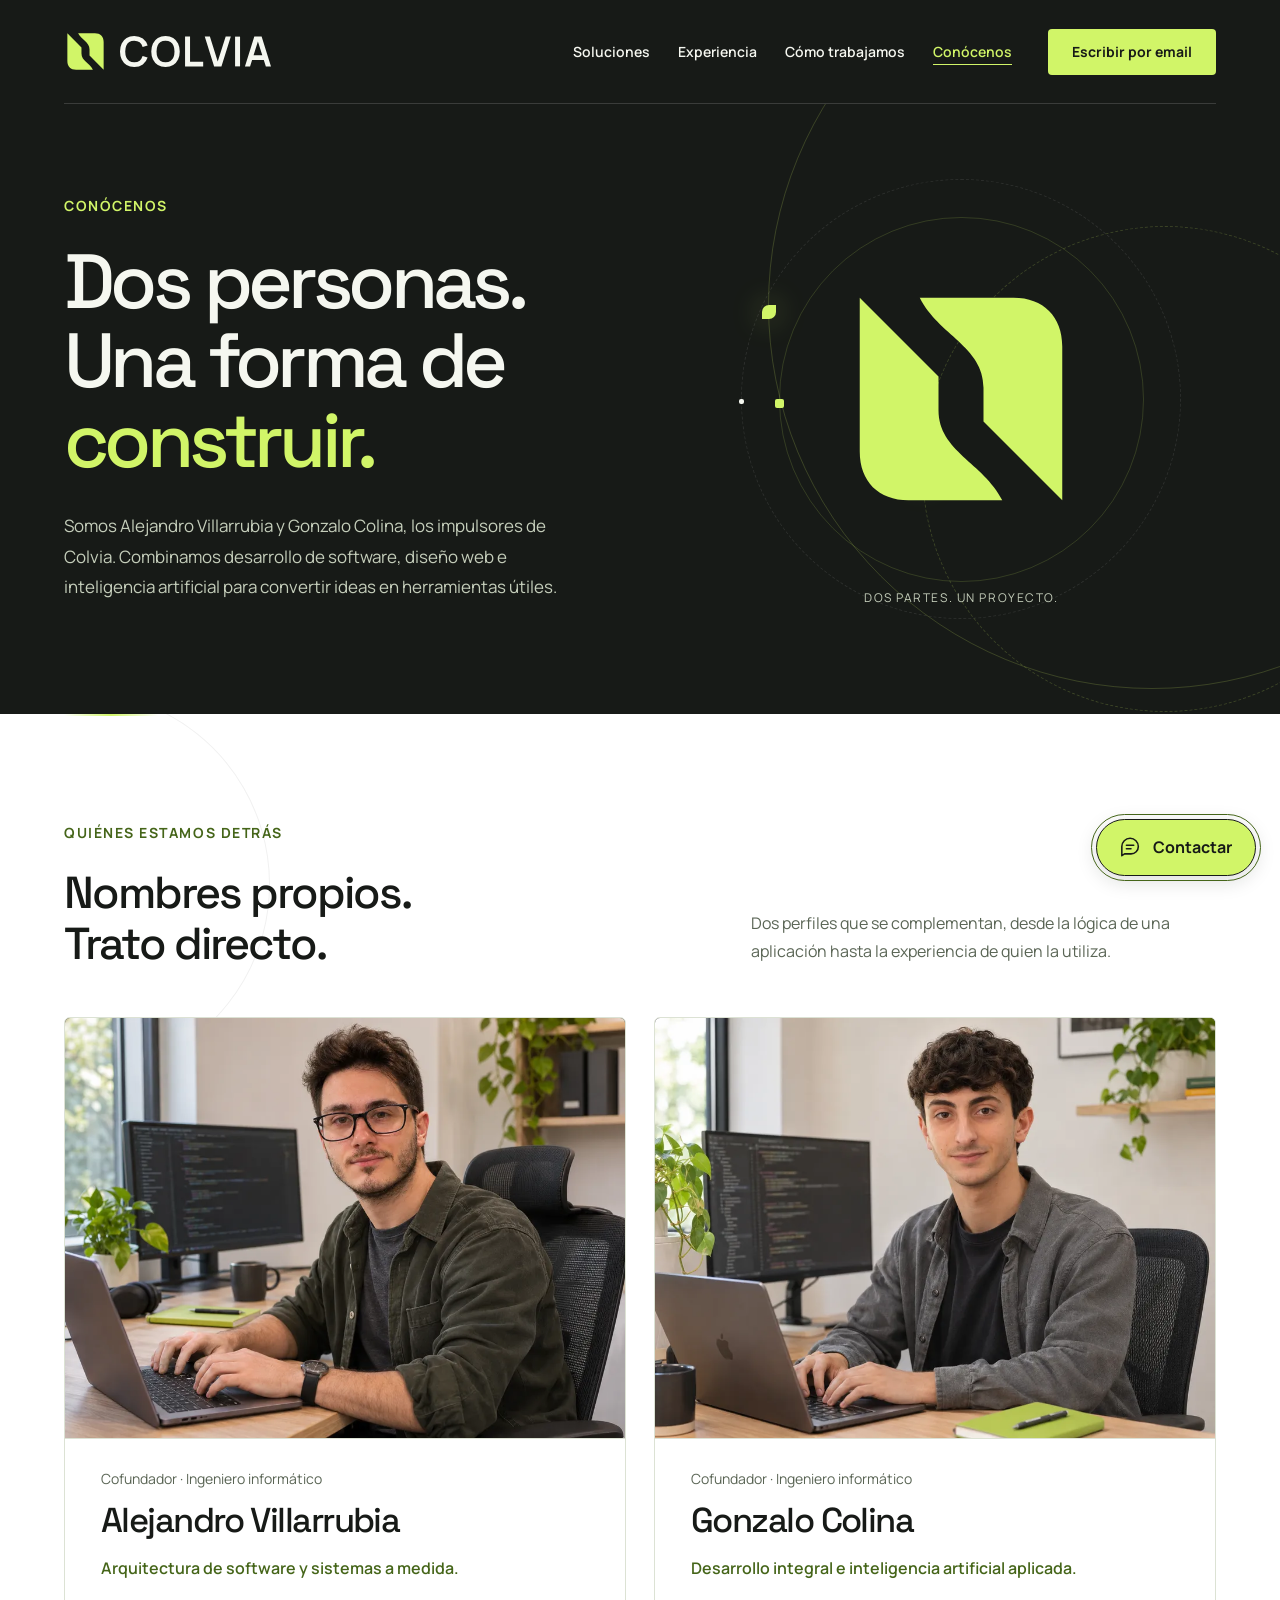
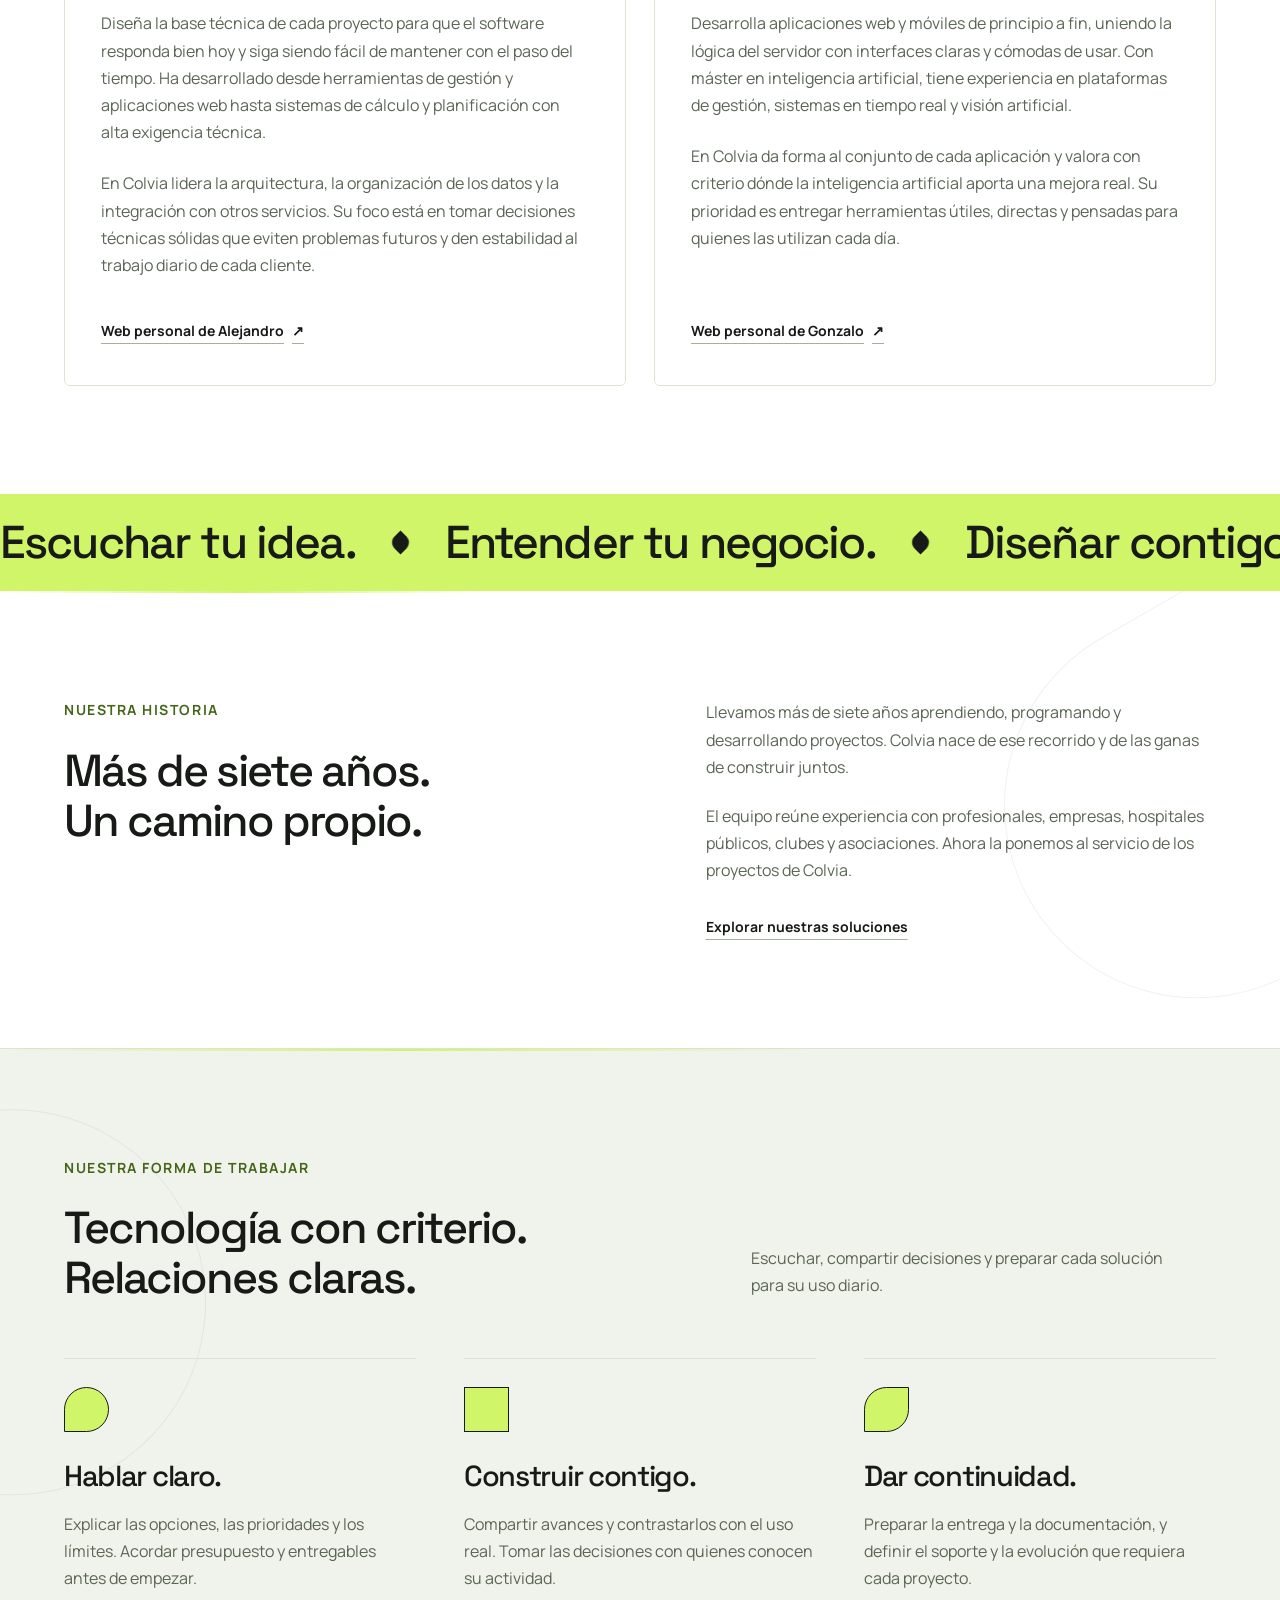
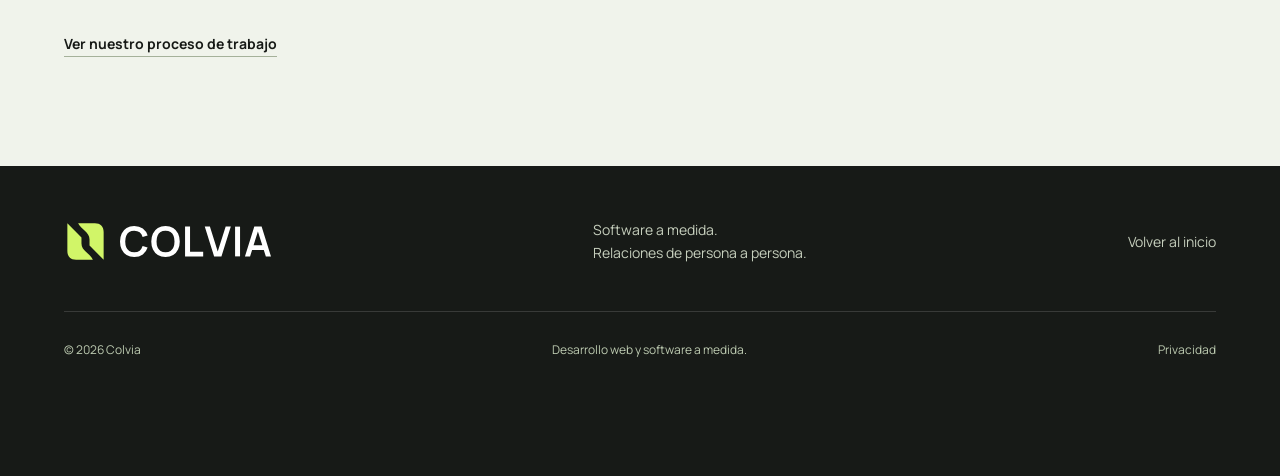
==== commit eef2ae0d: "Add smooth crossfades between pages" ====
--- a/conocenos.html
+++ b/conocenos.html
@@ -34,6 +34,12 @@
       content="Colvia. Desarrollo web y software a medida."
     />
     <meta name="twitter:card" content="summary_large_image" />
+    <link
+      rel="alternate"
+      type="text/markdown"
+      href="llms.txt"
+      title="Resumen de Colvia para agentes de IA"
+    />
     <link rel="icon" href="favicon.svg?v=7" type="image/svg+xml" />
     <link rel="apple-touch-icon" href="apple-touch-icon.png" />
     <script type="application/ld+json">
@@ -99,10 +105,10 @@
       crossorigin
     />
     <link rel="stylesheet" href="styles.css?v=20261122-contact-navigation" />
-    <link rel="stylesheet" href="motion.css?v=20261122-contact-navigation" />
+    <link rel="stylesheet" href="motion.css?v=20261123-smooth-navigation" />
     <link rel="stylesheet" href="about.css?v=20261122-profile-cards" />
-    <script src="app.js?v=20261122-contact-navigation" defer></script>
-    <script src="motion.js?v=20261122-about-entrance" defer></script>
+    <script src="app.js?v=20261123-agents" defer></script>
+    <script src="motion.js?v=20261123-smooth-navigation" defer blocking="render"></script>
   </head>
   <body class="about-page">
     <div class="reading-progress" aria-hidden="true"></div>
--- a/motion.css
+++ b/motion.css
@@ -901,12 +901,6 @@
 .motion-ready.page-about .about-emblem {
   animation: about-intro-emblem 1.35s 0.45s cubic-bezier(0.16, 1, 0.3, 1) both;
 }
-.motion-ready.page-leaving.page-to-about .page-curtain {
-  visibility: hidden;
-}
-.motion-ready.page-leaving.page-to-about main {
-  animation: about-page-exit 0.36s ease both;
-}
 @keyframes about-intro-line {
   from {
     transform: translateY(110%) rotate(3deg);
@@ -935,32 +929,69 @@
   to {
     opacity: 1;
     transform: translateX(0) scale(1) rotate(0);
-  }
-}
-@keyframes about-page-exit {
-  to {
-    opacity: 0;
-    transform: translateX(-24px);
   }
 }
 
 /* Internal links and history keep the content immediately available. */
 .motion-ready.page-return .hero-copy > *,
 .motion-ready.page-about.page-return .hero-copy > *,
+.motion-ready.page-return .hero-visual,
 .motion-ready.page-return .about-title-line > span,
 .motion-ready.page-return .about-emblem {
   animation: none;
 }
-.motion-ready.page-leaving .page-curtain,
-.motion-ready.page-leaving.page-to-about .page-curtain {
+.motion-ready.page-leaving .page-curtain {
   visibility: hidden;
 }
-.motion-ready.page-leaving main,
-.motion-ready.page-leaving.page-to-about main {
-  animation: page-soft-exit 0.16s ease both;
+.motion-ready.page-leaving main {
+  animation: page-soft-exit 0.24s cubic-bezier(0.4, 0, 0.6, 1) both;
+}
+.motion-ready.page-arriving main {
+  animation: page-soft-enter 0.45s cubic-bezier(0.22, 1, 0.36, 1) both;
 }
 @keyframes page-soft-exit {
   to {
-    opacity: 0.35;
-  }
-}
+    opacity: 0.75;
+    transform: translateY(-4px);
+  }
+}
+@keyframes page-soft-enter {
+  from { opacity: 0.75; transform: translateY(6px); }
+  to { opacity: 1; transform: translateY(0); }
+}
+
+/* A continuous crossfade between documents, with stable navigation controls. */
+@view-transition { navigation: auto; }
+.header-shell { view-transition-name: site-header; }
+.contact-dock > summary { view-transition-name: contact-shortcut; }
+::view-transition-group(*) {
+  animation-duration: 0.48s;
+  animation-timing-function: cubic-bezier(0.22, 1, 0.36, 1);
+}
+::view-transition-image-pair(root) {
+  isolation: isolate;
+}
+::view-transition-old(root),
+::view-transition-new(root) {
+  mix-blend-mode: plus-lighter;
+}
+::view-transition-old(root) {
+  animation: page-dissolve-out 0.48s ease both;
+}
+::view-transition-new(root) {
+  animation: page-dissolve-in 0.48s ease both;
+}
+::view-transition-group(site-header),
+::view-transition-group(contact-shortcut),
+::view-transition-old(site-header),
+::view-transition-new(site-header),
+::view-transition-old(contact-shortcut),
+::view-transition-new(contact-shortcut) {
+  animation: none;
+}
+::view-transition-old(site-header),
+::view-transition-old(contact-shortcut) {
+  opacity: 0;
+}
+@keyframes page-dissolve-out { to { opacity: 0; } }
+@keyframes page-dissolve-in { from { opacity: 0; } }
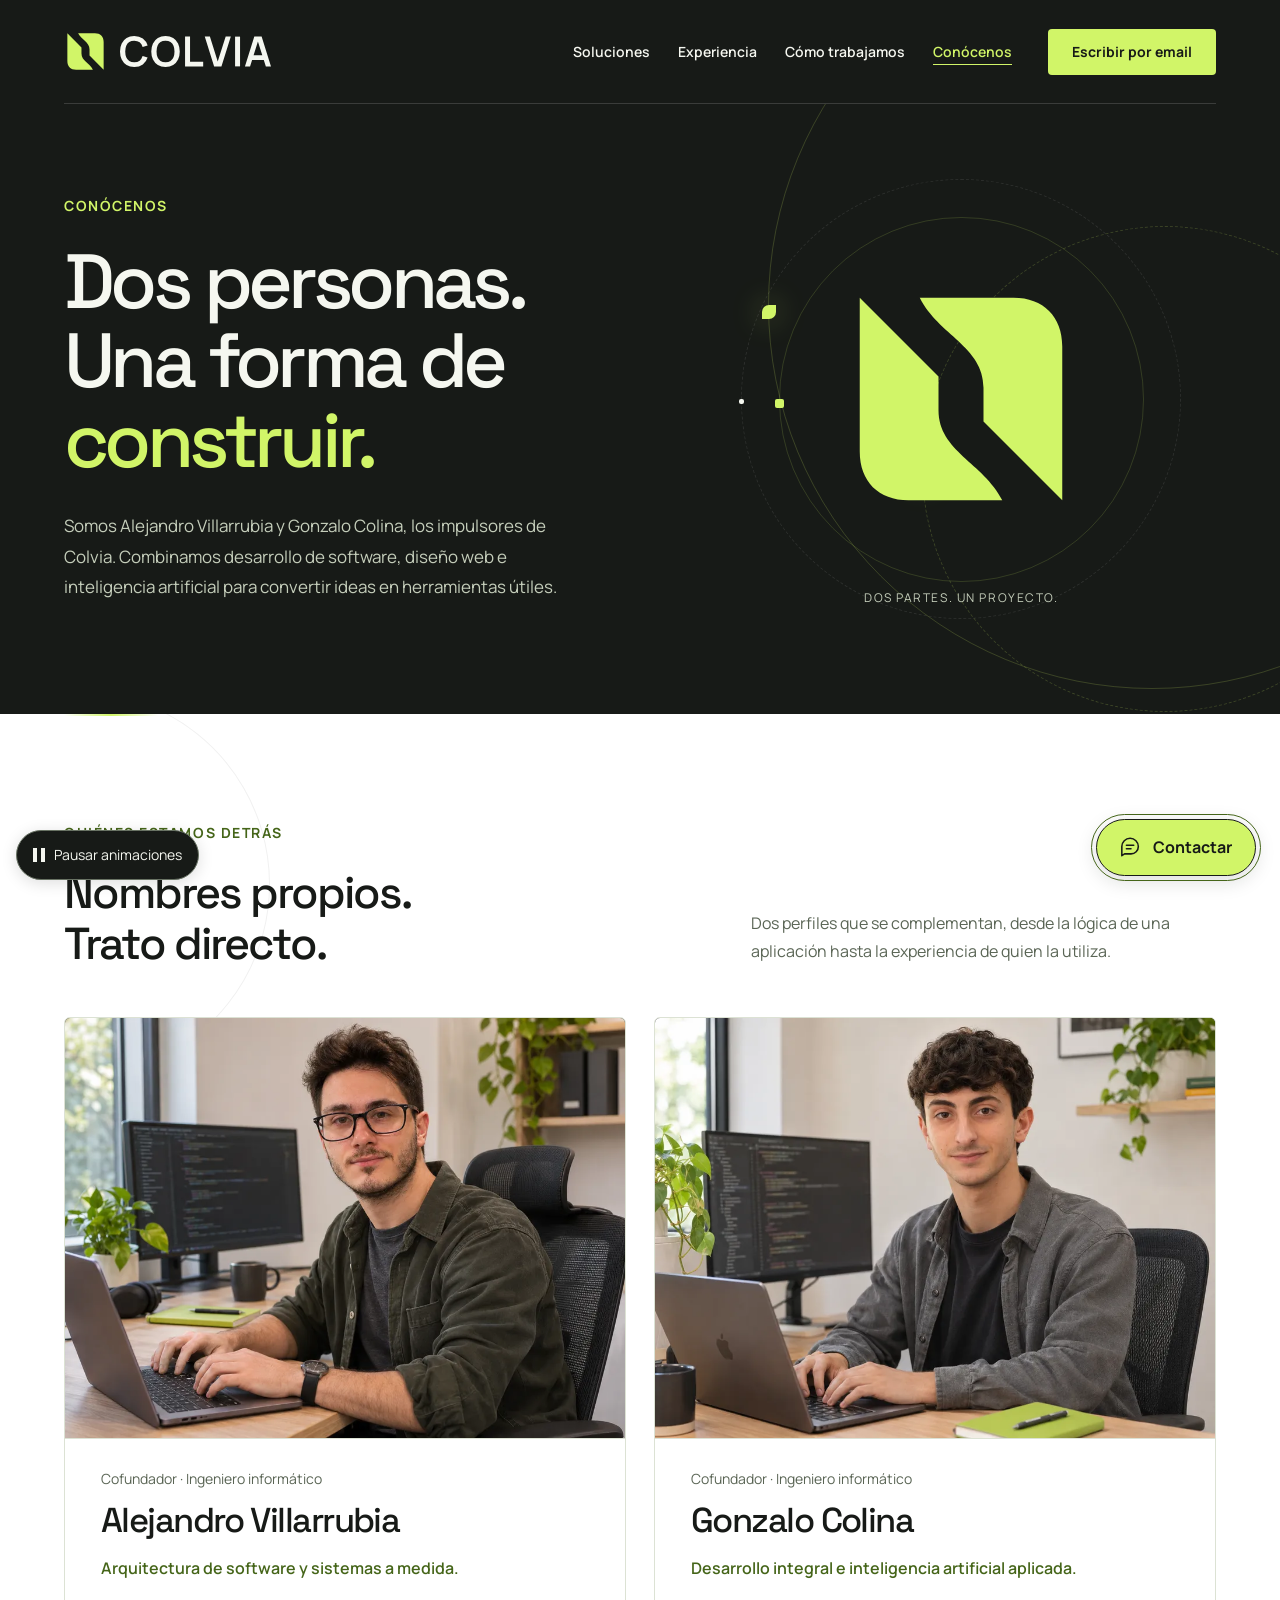
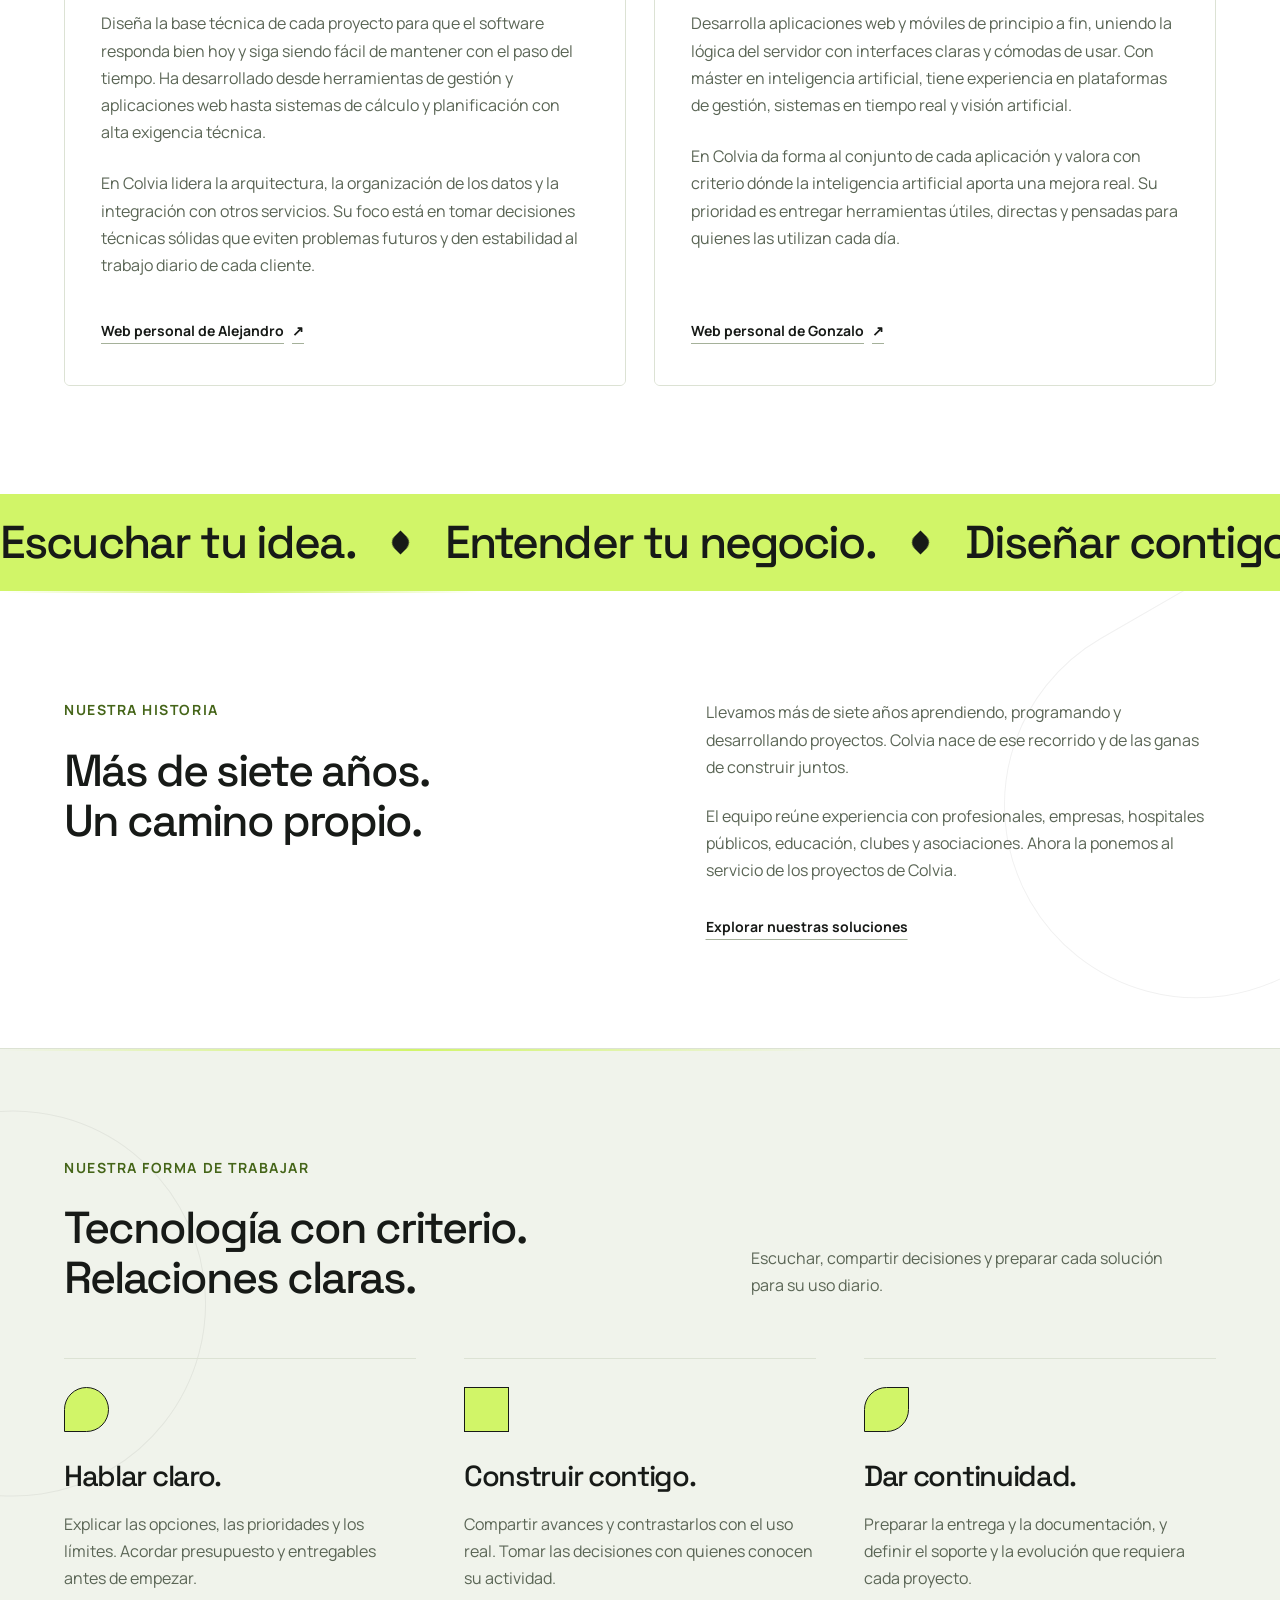
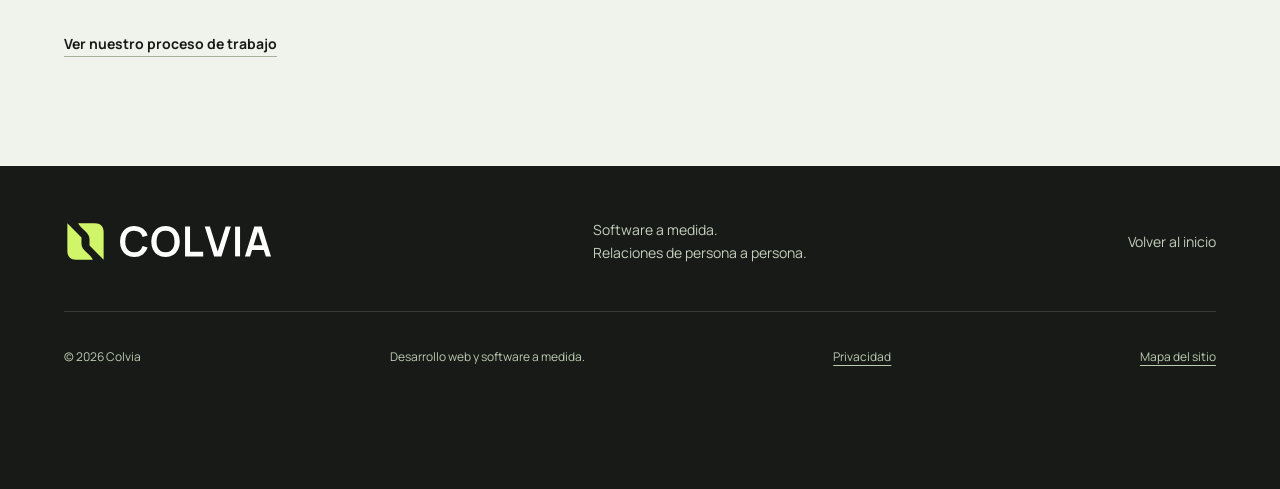
==== commit 0f8e9663: "Publish reviewed navigation, accessibility, privacy and experience updates" ====
--- a/conocenos.html
+++ b/conocenos.html
@@ -104,12 +104,13 @@
       type="font/woff2"
       crossorigin
     />
-    <link rel="stylesheet" href="styles.css?v=20261122-contact-navigation" />
-    <link rel="stylesheet" href="motion.css?v=20261123-smooth-navigation" />
-    <link rel="stylesheet" href="about.css?v=20261122-profile-cards" />
-    <script src="app.js?v=20261123-agents" defer></script>
-    <script src="motion.js?v=20261123-smooth-navigation" defer blocking="render"></script>
-  </head>
+    <link rel="stylesheet" href="styles.css?v=20261123-review" />
+    <link rel="stylesheet" href="motion.css?v=20261123-review" />
+    <link rel="stylesheet" href="about.css?v=20261123-review" />
+    <script src="app.js?v=20261123-review" defer></script>
+    <script src="motion.js?v=20261123-review" defer blocking="render"></script>
+  <link rel="sitemap" type="application/xml" href="sitemap.xml">
+</head>
   <body class="about-page">
     <div class="reading-progress" aria-hidden="true"></div>
     <a class="skip-link" href="#contenido">Saltar al contenido</a>
@@ -300,7 +301,7 @@
             </p>
             <p>
               El equipo reúne experiencia con profesionales, empresas,
-              hospitales públicos, clubes y asociaciones. Ahora la ponemos al
+              hospitales públicos, educación, clubes y asociaciones. Ahora la ponemos al
               servicio de los proyectos de Colvia.
             </p>
             <a class="text-link" href="./#servicios"
@@ -383,9 +384,8 @@
         <div class="footer-bottom">
           <span>© <span id="year">2026</span> Colvia</span
           ><span>Desarrollo web y software a medida.</span
-          ><button type="button" class="privacy-trigger" data-privacy>
-            Privacidad
-          </button>
+          ><a href="privacidad.html" class="privacy-trigger" data-privacy>Privacidad</a>
+          <a class="sitemap-link" href="sitemap.xml">Mapa del sitio</a>
         </div>
       </div>
     </footer>
@@ -451,6 +451,11 @@
         eliges.
       </p>
       <p>
+        Atendemos tu solicitud y, si lo pides, preparamos una propuesta. Puedes
+        solicitar acceso, rectificación o supresión de tus datos escribiéndonos.
+        <a href="privacidad.html">Leer la información completa de privacidad</a>.
+      </p>
+      <p>
         Para cualquier consulta sobre tus datos, escríbenos a
         <a href="mailto:avillarrubia2@gmail.com">avillarrubia2@gmail.com</a>.
       </p>
--- a/styles.css
+++ b/styles.css
@@ -196,6 +196,8 @@
 }
 .header-shell {
   background: #fff;
+  position: relative;
+  z-index: 20;
 }
 .site-header {
   height: 104px;
@@ -2379,3 +2381,30 @@
     display: none;
   }
 }
+
+/* Ordinary privacy links retain their native no-JavaScript destination. */
+.privacy-trigger, .form-privacy { display: inline-block; text-decoration: underline; text-underline-offset: 4px; }
+.footer-bottom .privacy-trigger { min-height: 44px; display: inline-flex; align-items: center; }
+.dialog-close { width: 44px; height: 44px; }
+@media (max-width: 1100px) {
+  html:not(.js-ready) .site-header { height: auto; padding-block: 22px; flex-wrap: wrap; }
+  html:not(.js-ready) .menu-toggle { display: none; }
+  html:not(.js-ready) .site-header nav { display: flex; flex-wrap: wrap; width: 100%; position: static; box-shadow: none; gap: 10px 20px; padding: 0; border: 0; }
+  html:not(.js-ready) .site-header nav .button { margin-top: 0; }
+}
+
+/* A shorter mobile reading path, preserving readable text and every section. */
+@media (max-width: 600px) {
+  .section { padding-block: 48px; }
+  .service-row { padding-block: 24px; gap: 16px; }
+  .faq-section { gap: 28px; }
+  .faq-list summary { padding-block: 18px; }
+  .faq-answer, .process-list p { font-size: 1rem; }
+  .contact-copy > p:not(.eyebrow) { margin-top: 18px; }
+  .form-footnote { font-size: .875rem; }
+  .site-footer { padding-bottom: 96px; }
+}
+
+.footer-bottom { flex-wrap: wrap; gap: 12px 24px; }
+.sitemap-link { display: inline-flex; align-items: center; min-height: 44px; text-decoration: underline; text-underline-offset: 4px; }
+@media (prefers-reduced-motion: reduce) { html { scroll-behavior: auto; } }
--- a/motion.css
+++ b/motion.css
@@ -409,25 +409,25 @@
     visibility: visible;
   }
   .motion-ready.page-entering:not(.page-about) .curtain-ink {
-    animation: intro-ink-lift 1.43s 1.29s cubic-bezier(0.76, 0, 0.24, 1) both;
+    animation: intro-ink-lift 0.65s 0.35s cubic-bezier(0.76, 0, 0.24, 1) both;
   }
   .motion-ready.page-entering:not(.page-about) .curtain-lime {
-    animation: intro-lime-lift 1.5s 1.5s cubic-bezier(0.76, 0, 0.24, 1) both;
+    animation: intro-lime-lift 0.7s 0.5s cubic-bezier(0.76, 0, 0.24, 1) both;
   }
   .motion-ready.page-entering:not(.page-about) .curtain-brand {
-    animation: intro-brand-away 0.64s 1.36s ease both;
+    animation: intro-brand-away 0.3s 0.4s ease both;
   }
   .motion-ready.page-entering:not(.page-about) .curtain-piece-one {
-    animation: intro-piece-one 1.21s cubic-bezier(0.16, 1, 0.3, 1) both;
+    animation: intro-piece-one 0.5s cubic-bezier(0.16, 1, 0.3, 1) both;
   }
   .motion-ready.page-entering:not(.page-about) .curtain-piece-two {
-    animation: intro-piece-two 1.21s 0.11s cubic-bezier(0.16, 1, 0.3, 1) both;
+    animation: intro-piece-two 0.5s 0.05s cubic-bezier(0.16, 1, 0.3, 1) both;
   }
   .motion-ready.page-entering:not(.page-about) .curtain-word > span {
-    animation: intro-word 1.14s 0.23s cubic-bezier(0.16, 1, 0.3, 1) both;
+    animation: intro-word 0.5s 0.1s cubic-bezier(0.16, 1, 0.3, 1) both;
   }
   .motion-ready.page-entering:not(.page-about) .curtain-rule {
-    animation: grow-line 1.14s 0.36s cubic-bezier(0.16, 1, 0.3, 1) both;
+    animation: grow-line 0.5s 0.15s cubic-bezier(0.16, 1, 0.3, 1) both;
   }
   .motion-ready.page-leaving .curtain-layer {
     animation: curtain-exit 0.45s cubic-bezier(0.76, 0, 0.24, 1) both;
@@ -863,43 +863,27 @@
     text-align: left;
   }
 }
-@media (prefers-reduced-motion: reduce) {
-  html:not(.motion-force) *,
-  html:not(.motion-force) *::before,
-  html:not(.motion-force) *::after {
-    animation: none !important;
-    transition: none !important;
-  }
-  html:not(.motion-force) .will-reveal {
-    opacity: 1;
-    transform: none;
-  }
-  html:not(.motion-force) .system-canvas {
-    transform: none;
-  }
-}
-
 /* Conócenos: editorial entrance, distinct from the home brand curtain. */
 .motion-ready.page-about .hero-copy > * {
   animation: none;
 }
 .motion-ready.page-about .hero-copy > .eyebrow {
-  animation: about-intro-copy 0.8s 0.05s ease both;
+  animation: about-intro-copy 0.5s 0.05s ease both;
 }
 .motion-ready.page-about .about-title-line > span {
-  animation: about-intro-line 1s 0.15s cubic-bezier(0.16, 1, 0.3, 1) both;
+  animation: about-intro-line 0.6s 0.1s cubic-bezier(0.16, 1, 0.3, 1) both;
 }
 .motion-ready.page-about .about-title-line:nth-child(2) > span {
-  animation-delay: 0.35s;
+  animation-delay: 0.2s;
 }
 .motion-ready.page-about .about-title-line:nth-child(3) > span {
-  animation-delay: 0.55s;
+  animation-delay: 0.3s;
 }
 .motion-ready.page-about .hero-copy > .hero-description {
-  animation: about-intro-copy 0.9s 0.65s ease both;
+  animation: about-intro-copy 0.5s 0.4s ease both;
 }
 .motion-ready.page-about .about-emblem {
-  animation: about-intro-emblem 1.35s 0.45s cubic-bezier(0.16, 1, 0.3, 1) both;
+  animation: about-intro-emblem 0.7s 0.25s cubic-bezier(0.16, 1, 0.3, 1) both;
 }
 @keyframes about-intro-line {
   from {
@@ -995,3 +979,52 @@
 }
 @keyframes page-dissolve-out { to { opacity: 0; } }
 @keyframes page-dissolve-in { from { opacity: 0; } }
+
+/* Motion controls remain reachable without covering the contact shortcut. */
+.motion-toggle {
+  position: fixed;
+  left: 16px;
+  bottom: 20px;
+  z-index: 40;
+  display: flex;
+  align-items: center;
+  gap: 9px;
+  min-width: 44px;
+  min-height: 44px;
+  padding: 12px 16px;
+  border: 1px solid #687263;
+  border-radius: 30px;
+  background: #171a17;
+  color: #f5f7f0;
+  box-shadow: 0 3px 16px #0002;
+  font-size: .875rem;
+}
+.motion-toggle:disabled { cursor: default; }
+.motion-toggle-icon { display: block; width: 12px; height: 14px; border-inline: 4px solid currentColor; }
+.motion-reduced .motion-toggle-icon { border: 0; border-left: 12px solid currentColor; border-block: 7px solid transparent; }
+.motion-toggle:disabled .motion-toggle-icon { width: 12px; height: 12px; background: currentColor; border: 0; }
+@media (max-width: 699px) {
+  .motion-toggle { padding: 14px; bottom: 16px; }
+  .motion-toggle-label { position: absolute; width: 1px; height: 1px; overflow: hidden; clip-path: inset(50%); }
+}
+html.motion-reduced { scroll-behavior: auto; }
+html.motion-reduced *, html.motion-reduced *::before, html.motion-reduced *::after {
+  animation: none !important;
+  transition: none !important;
+  scroll-behavior: auto !important;
+}
+html.motion-reduced .will-reveal { opacity: 1; transform: none; }
+html.motion-reduced .system-canvas, html.motion-reduced .founder-card:hover { transform: none; }
+html.motion-reduced .page-curtain { display: none; }
+html.motion-reduced::view-transition-group(*),
+html.motion-reduced::view-transition-old(*),
+html.motion-reduced::view-transition-new(*) { animation: none !important; }
+@media (prefers-reduced-motion: reduce) {
+  html { scroll-behavior: auto; }
+  html *, html *::before, html *::after { animation: none !important; transition: none !important; scroll-behavior: auto !important; }
+  html .will-reveal { opacity: 1; transform: none; }
+  html .page-curtain { display: none; }
+  html::view-transition-group(*), html::view-transition-old(*), html::view-transition-new(*) { animation: none !important; }
+}
+
+@media print { .motion-toggle, .reading-progress, .page-curtain { display: none; } }
--- a/about.css
+++ b/about.css
@@ -360,3 +360,13 @@
     font-size: 0.625rem;
   }
 }
+
+@media (max-width: 600px) {
+  .about-hero-grid { padding-block: 36px 40px; gap: 20px; }
+  .emblem-stage { min-height: 235px; }
+  .emblem-symbol { width: 150px; height: 150px; }
+  .emblem-orbit { width: 190px; height: 190px; }
+  .orbit-two { width: 230px; height: 230px; }
+  .principles-grid { gap: 26px; }
+  .about-experience-grid { gap: 24px; }
+}
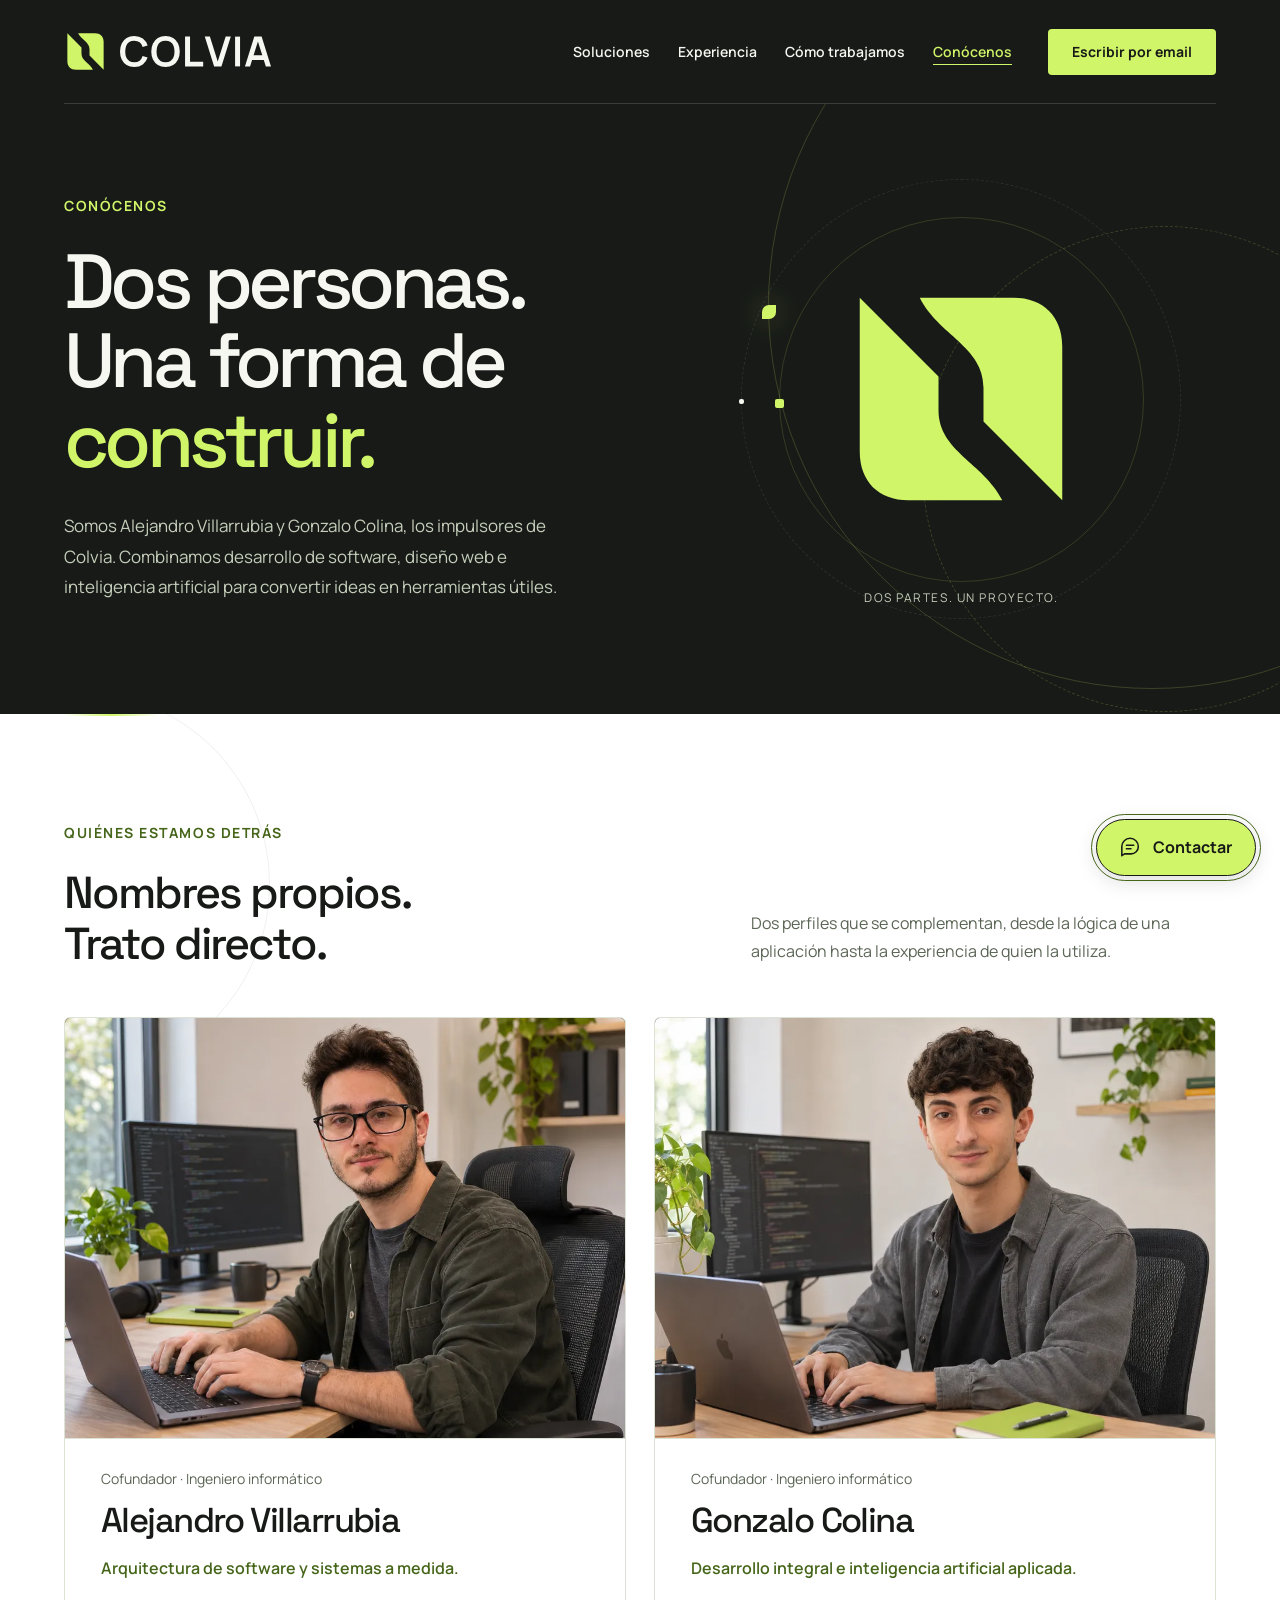
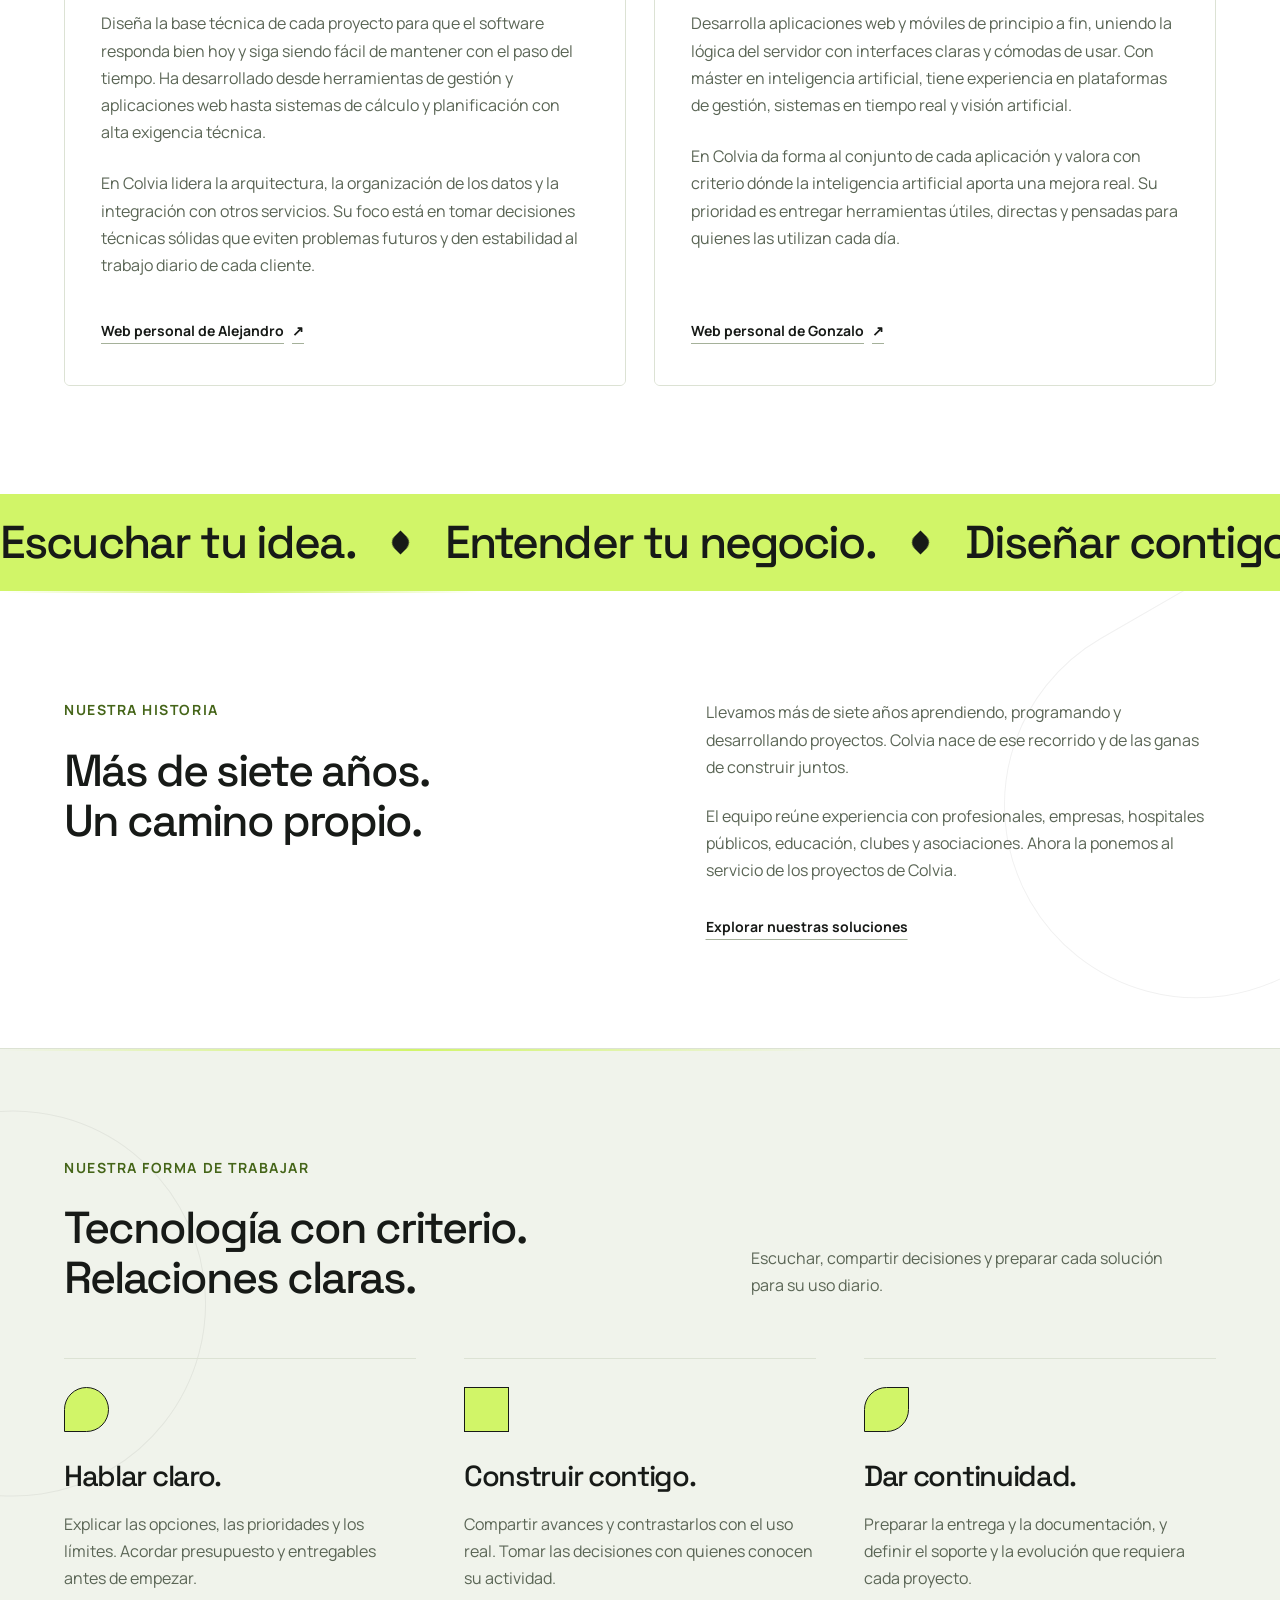
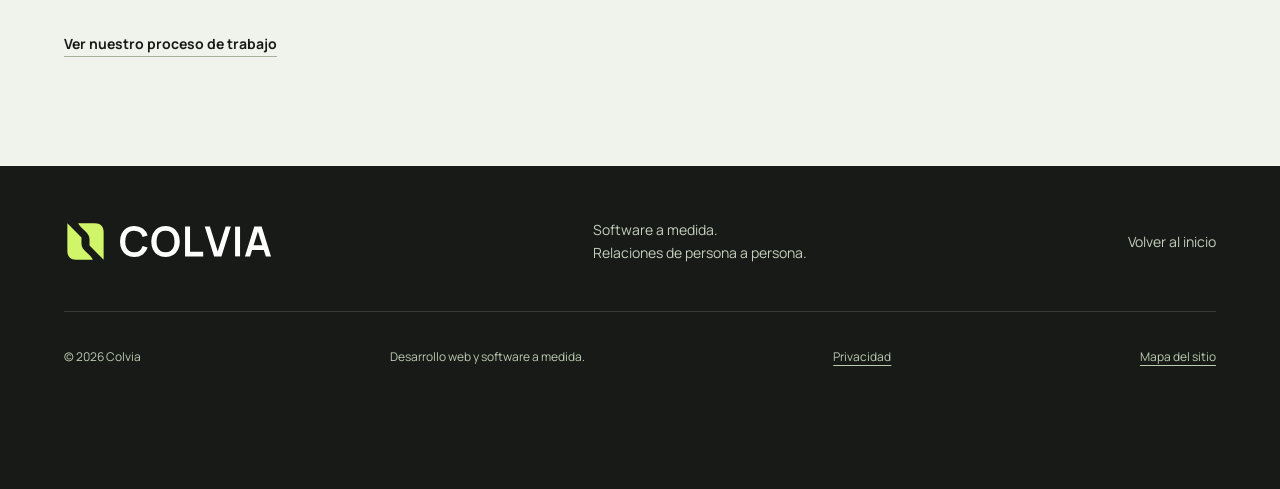
==== commit acc34319: "Restore original animation timing and four experience cards" ====
--- a/conocenos.html
+++ b/conocenos.html
@@ -104,11 +104,11 @@
       type="font/woff2"
       crossorigin
     />
-    <link rel="stylesheet" href="styles.css?v=20261123-review" />
-    <link rel="stylesheet" href="motion.css?v=20261123-review" />
-    <link rel="stylesheet" href="about.css?v=20261123-review" />
-    <script src="app.js?v=20261123-review" defer></script>
-    <script src="motion.js?v=20261123-review" defer blocking="render"></script>
+    <link rel="stylesheet" href="styles.css?v=20261123-restore" />
+    <link rel="stylesheet" href="motion.css?v=20261123-restore" />
+    <link rel="stylesheet" href="about.css?v=20261123-restore" />
+    <script src="app.js?v=20261123-restore" defer></script>
+    <script src="motion.js?v=20261123-restore" defer blocking="render"></script>
   <link rel="sitemap" type="application/xml" href="sitemap.xml">
 </head>
   <body class="about-page">
--- a/styles.css
+++ b/styles.css
@@ -2407,4 +2407,3 @@
 
 .footer-bottom { flex-wrap: wrap; gap: 12px 24px; }
 .sitemap-link { display: inline-flex; align-items: center; min-height: 44px; text-decoration: underline; text-underline-offset: 4px; }
-@media (prefers-reduced-motion: reduce) { html { scroll-behavior: auto; } }
--- a/motion.css
+++ b/motion.css
@@ -409,25 +409,25 @@
     visibility: visible;
   }
   .motion-ready.page-entering:not(.page-about) .curtain-ink {
-    animation: intro-ink-lift 0.65s 0.35s cubic-bezier(0.76, 0, 0.24, 1) both;
+    animation: intro-ink-lift 1.43s 1.29s cubic-bezier(0.76, 0, 0.24, 1) both;
   }
   .motion-ready.page-entering:not(.page-about) .curtain-lime {
-    animation: intro-lime-lift 0.7s 0.5s cubic-bezier(0.76, 0, 0.24, 1) both;
+    animation: intro-lime-lift 1.5s 1.5s cubic-bezier(0.76, 0, 0.24, 1) both;
   }
   .motion-ready.page-entering:not(.page-about) .curtain-brand {
-    animation: intro-brand-away 0.3s 0.4s ease both;
+    animation: intro-brand-away 0.64s 1.36s ease both;
   }
   .motion-ready.page-entering:not(.page-about) .curtain-piece-one {
-    animation: intro-piece-one 0.5s cubic-bezier(0.16, 1, 0.3, 1) both;
+    animation: intro-piece-one 1.21s cubic-bezier(0.16, 1, 0.3, 1) both;
   }
   .motion-ready.page-entering:not(.page-about) .curtain-piece-two {
-    animation: intro-piece-two 0.5s 0.05s cubic-bezier(0.16, 1, 0.3, 1) both;
+    animation: intro-piece-two 1.21s 0.11s cubic-bezier(0.16, 1, 0.3, 1) both;
   }
   .motion-ready.page-entering:not(.page-about) .curtain-word > span {
-    animation: intro-word 0.5s 0.1s cubic-bezier(0.16, 1, 0.3, 1) both;
+    animation: intro-word 1.14s 0.23s cubic-bezier(0.16, 1, 0.3, 1) both;
   }
   .motion-ready.page-entering:not(.page-about) .curtain-rule {
-    animation: grow-line 0.5s 0.15s cubic-bezier(0.16, 1, 0.3, 1) both;
+    animation: grow-line 1.14s 0.36s cubic-bezier(0.16, 1, 0.3, 1) both;
   }
   .motion-ready.page-leaving .curtain-layer {
     animation: curtain-exit 0.45s cubic-bezier(0.76, 0, 0.24, 1) both;
@@ -863,27 +863,43 @@
     text-align: left;
   }
 }
+@media (prefers-reduced-motion: reduce) {
+  html:not(.motion-force) *,
+  html:not(.motion-force) *::before,
+  html:not(.motion-force) *::after {
+    animation: none !important;
+    transition: none !important;
+  }
+  html:not(.motion-force) .will-reveal {
+    opacity: 1;
+    transform: none;
+  }
+  html:not(.motion-force) .system-canvas {
+    transform: none;
+  }
+}
+
 /* Conócenos: editorial entrance, distinct from the home brand curtain. */
 .motion-ready.page-about .hero-copy > * {
   animation: none;
 }
 .motion-ready.page-about .hero-copy > .eyebrow {
-  animation: about-intro-copy 0.5s 0.05s ease both;
+  animation: about-intro-copy 0.8s 0.05s ease both;
 }
 .motion-ready.page-about .about-title-line > span {
-  animation: about-intro-line 0.6s 0.1s cubic-bezier(0.16, 1, 0.3, 1) both;
+  animation: about-intro-line 1s 0.15s cubic-bezier(0.16, 1, 0.3, 1) both;
 }
 .motion-ready.page-about .about-title-line:nth-child(2) > span {
-  animation-delay: 0.2s;
+  animation-delay: 0.35s;
 }
 .motion-ready.page-about .about-title-line:nth-child(3) > span {
-  animation-delay: 0.3s;
+  animation-delay: 0.55s;
 }
 .motion-ready.page-about .hero-copy > .hero-description {
-  animation: about-intro-copy 0.5s 0.4s ease both;
+  animation: about-intro-copy 0.9s 0.65s ease both;
 }
 .motion-ready.page-about .about-emblem {
-  animation: about-intro-emblem 0.7s 0.25s cubic-bezier(0.16, 1, 0.3, 1) both;
+  animation: about-intro-emblem 1.35s 0.45s cubic-bezier(0.16, 1, 0.3, 1) both;
 }
 @keyframes about-intro-line {
   from {
@@ -979,52 +995,3 @@
 }
 @keyframes page-dissolve-out { to { opacity: 0; } }
 @keyframes page-dissolve-in { from { opacity: 0; } }
-
-/* Motion controls remain reachable without covering the contact shortcut. */
-.motion-toggle {
-  position: fixed;
-  left: 16px;
-  bottom: 20px;
-  z-index: 40;
-  display: flex;
-  align-items: center;
-  gap: 9px;
-  min-width: 44px;
-  min-height: 44px;
-  padding: 12px 16px;
-  border: 1px solid #687263;
-  border-radius: 30px;
-  background: #171a17;
-  color: #f5f7f0;
-  box-shadow: 0 3px 16px #0002;
-  font-size: .875rem;
-}
-.motion-toggle:disabled { cursor: default; }
-.motion-toggle-icon { display: block; width: 12px; height: 14px; border-inline: 4px solid currentColor; }
-.motion-reduced .motion-toggle-icon { border: 0; border-left: 12px solid currentColor; border-block: 7px solid transparent; }
-.motion-toggle:disabled .motion-toggle-icon { width: 12px; height: 12px; background: currentColor; border: 0; }
-@media (max-width: 699px) {
-  .motion-toggle { padding: 14px; bottom: 16px; }
-  .motion-toggle-label { position: absolute; width: 1px; height: 1px; overflow: hidden; clip-path: inset(50%); }
-}
-html.motion-reduced { scroll-behavior: auto; }
-html.motion-reduced *, html.motion-reduced *::before, html.motion-reduced *::after {
-  animation: none !important;
-  transition: none !important;
-  scroll-behavior: auto !important;
-}
-html.motion-reduced .will-reveal { opacity: 1; transform: none; }
-html.motion-reduced .system-canvas, html.motion-reduced .founder-card:hover { transform: none; }
-html.motion-reduced .page-curtain { display: none; }
-html.motion-reduced::view-transition-group(*),
-html.motion-reduced::view-transition-old(*),
-html.motion-reduced::view-transition-new(*) { animation: none !important; }
-@media (prefers-reduced-motion: reduce) {
-  html { scroll-behavior: auto; }
-  html *, html *::before, html *::after { animation: none !important; transition: none !important; scroll-behavior: auto !important; }
-  html .will-reveal { opacity: 1; transform: none; }
-  html .page-curtain { display: none; }
-  html::view-transition-group(*), html::view-transition-old(*), html::view-transition-new(*) { animation: none !important; }
-}
-
-@media print { .motion-toggle, .reading-progress, .page-curtain { display: none; } }
